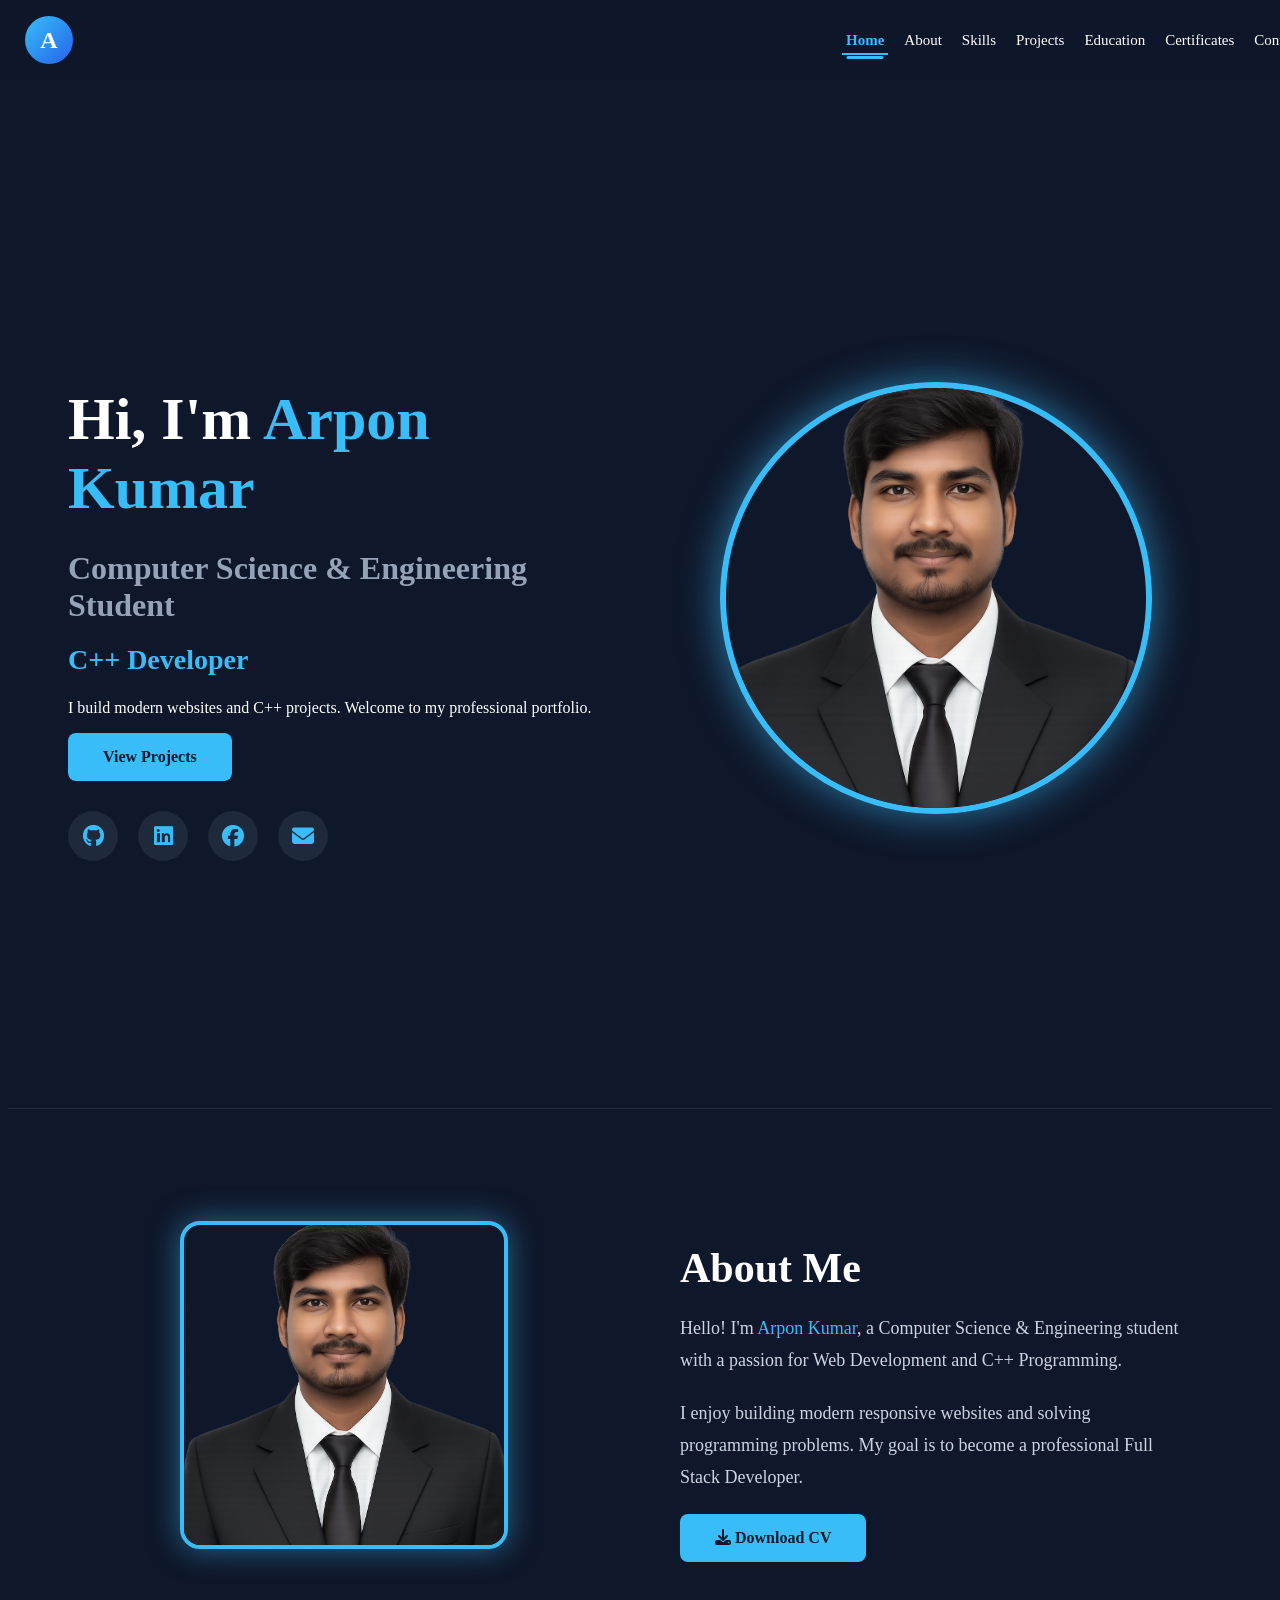
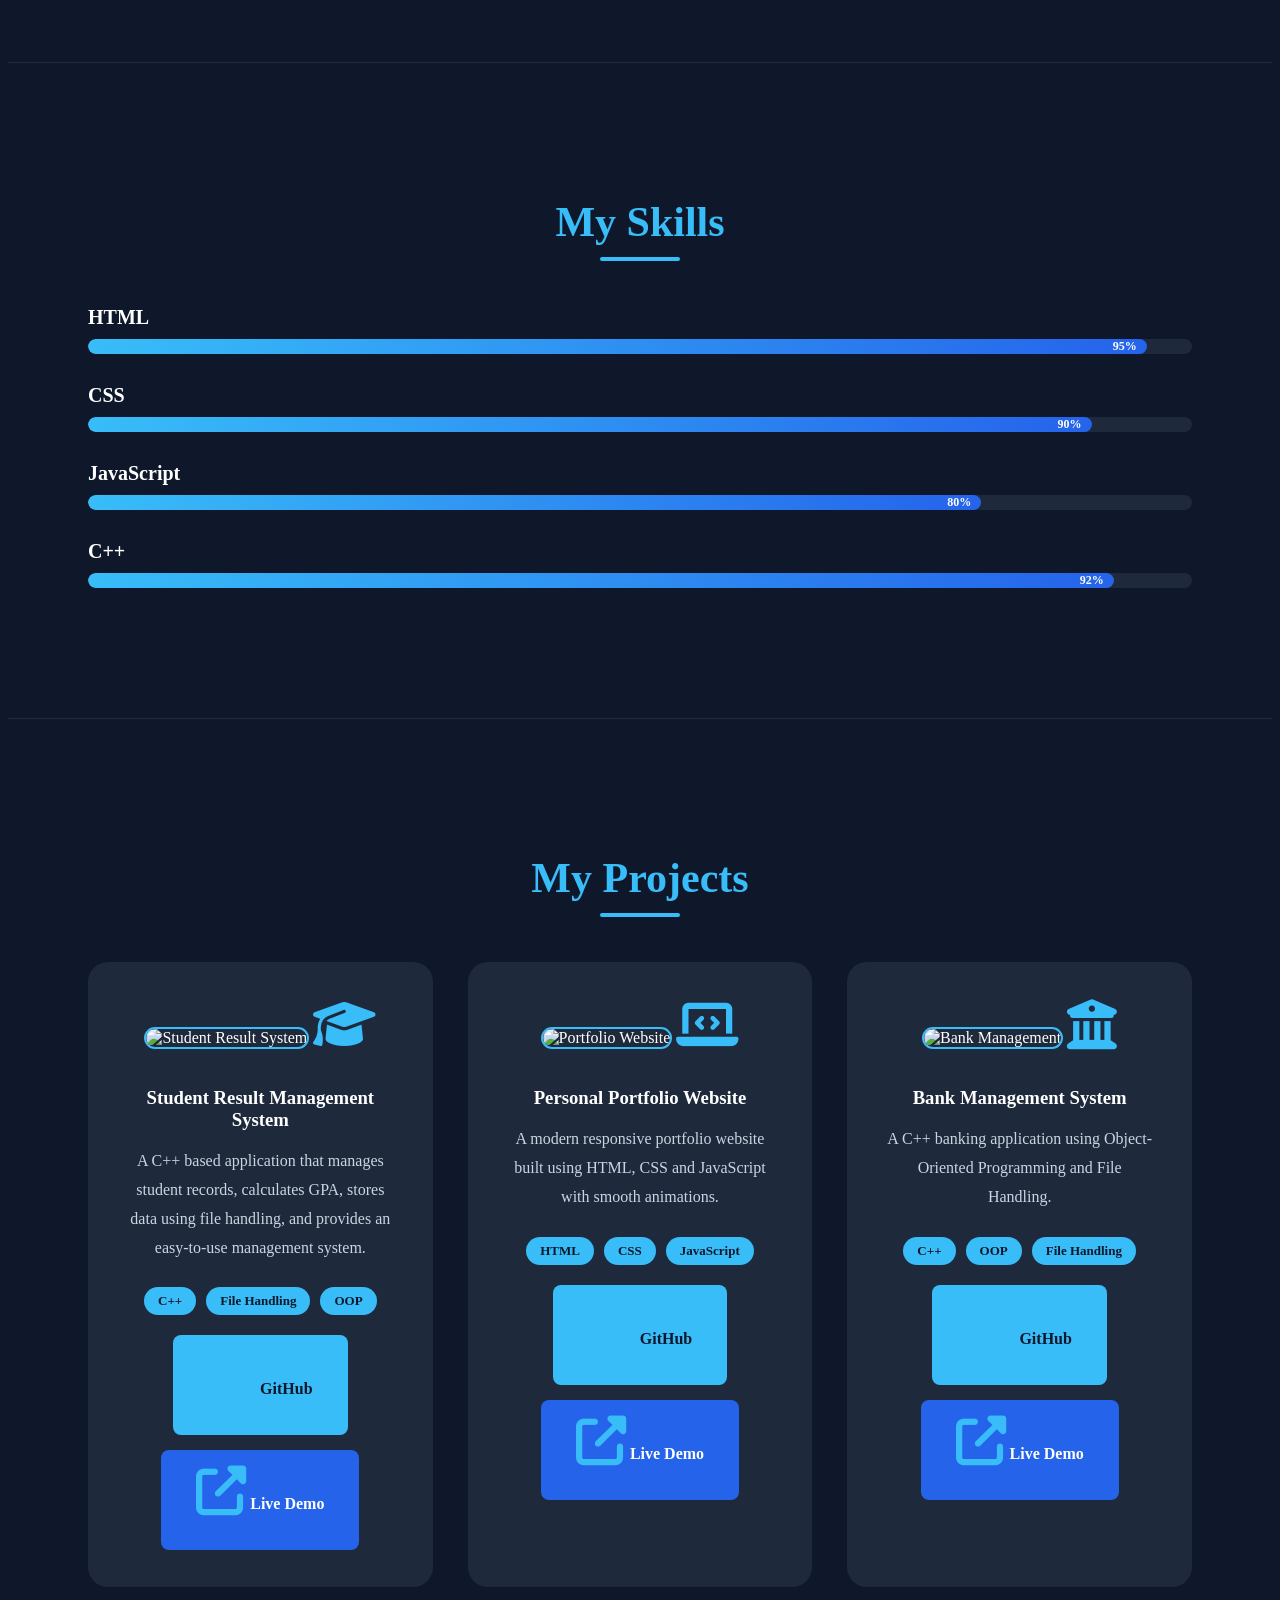
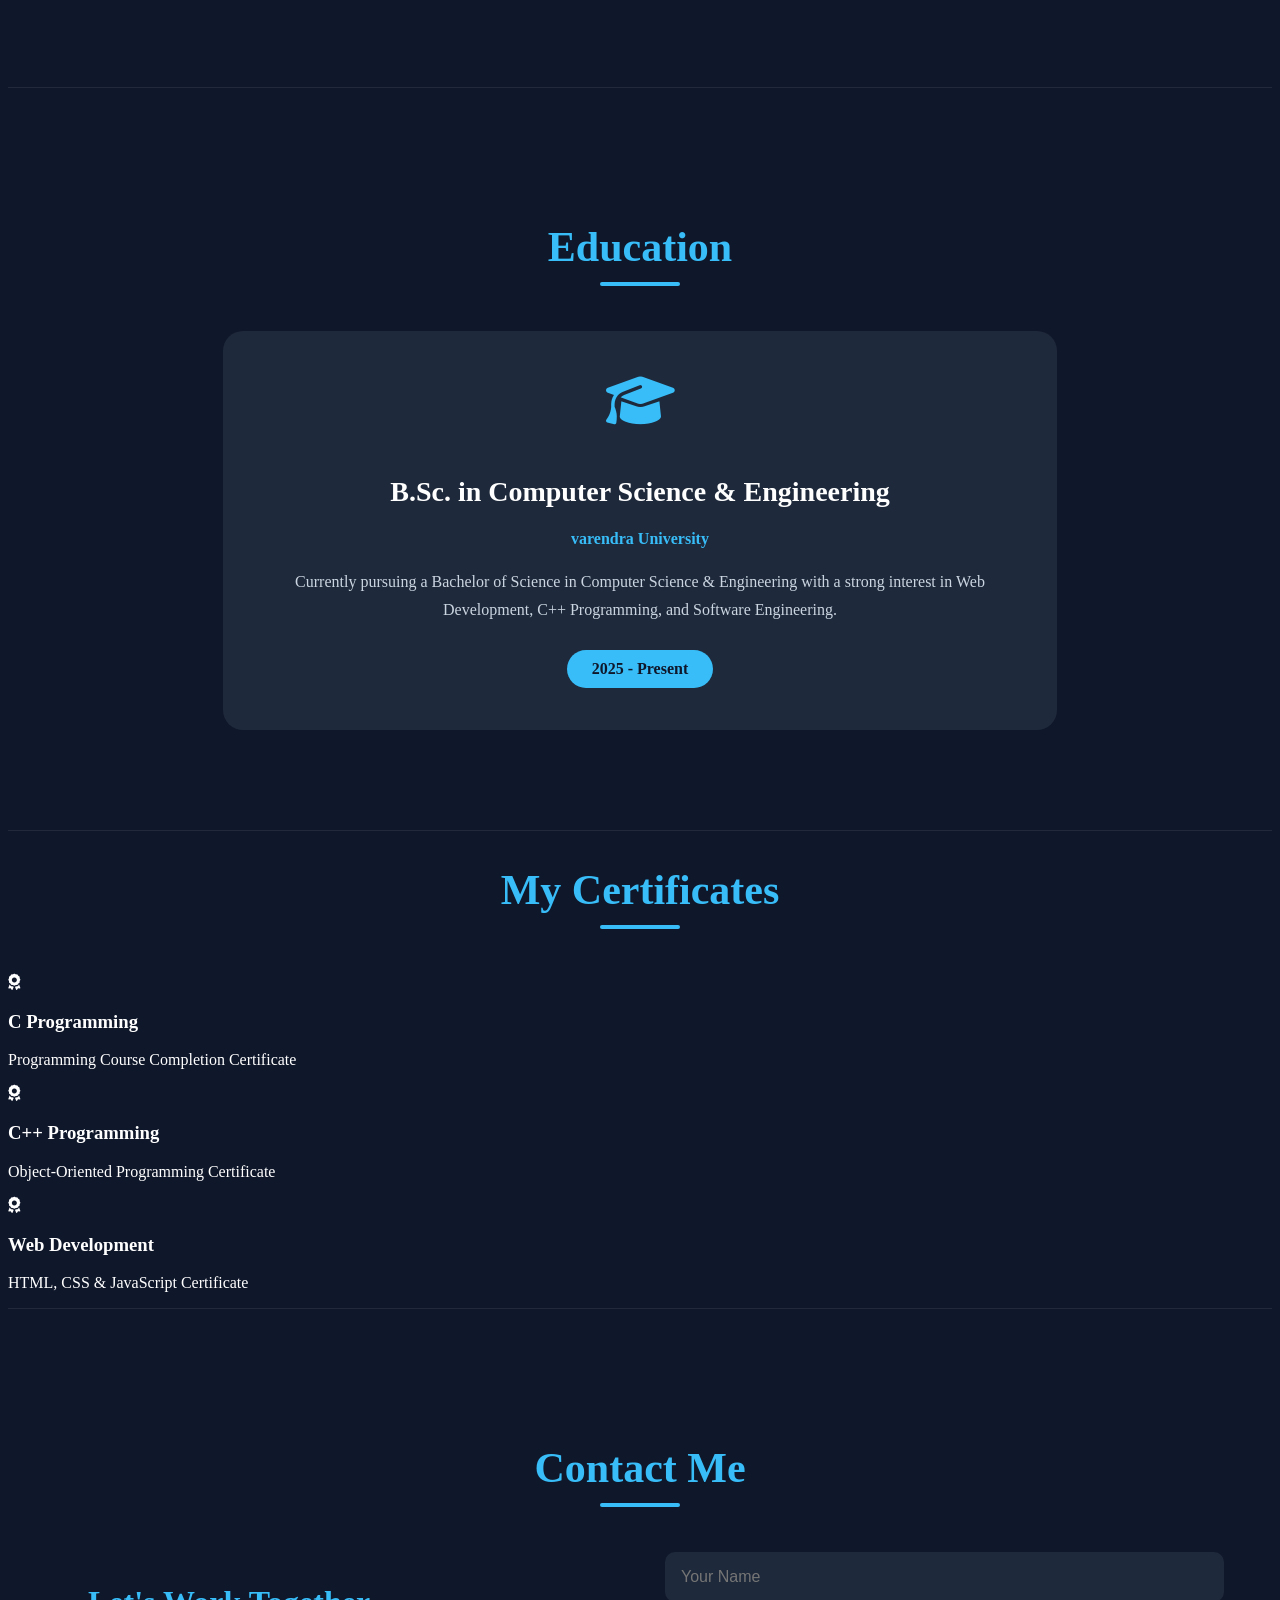
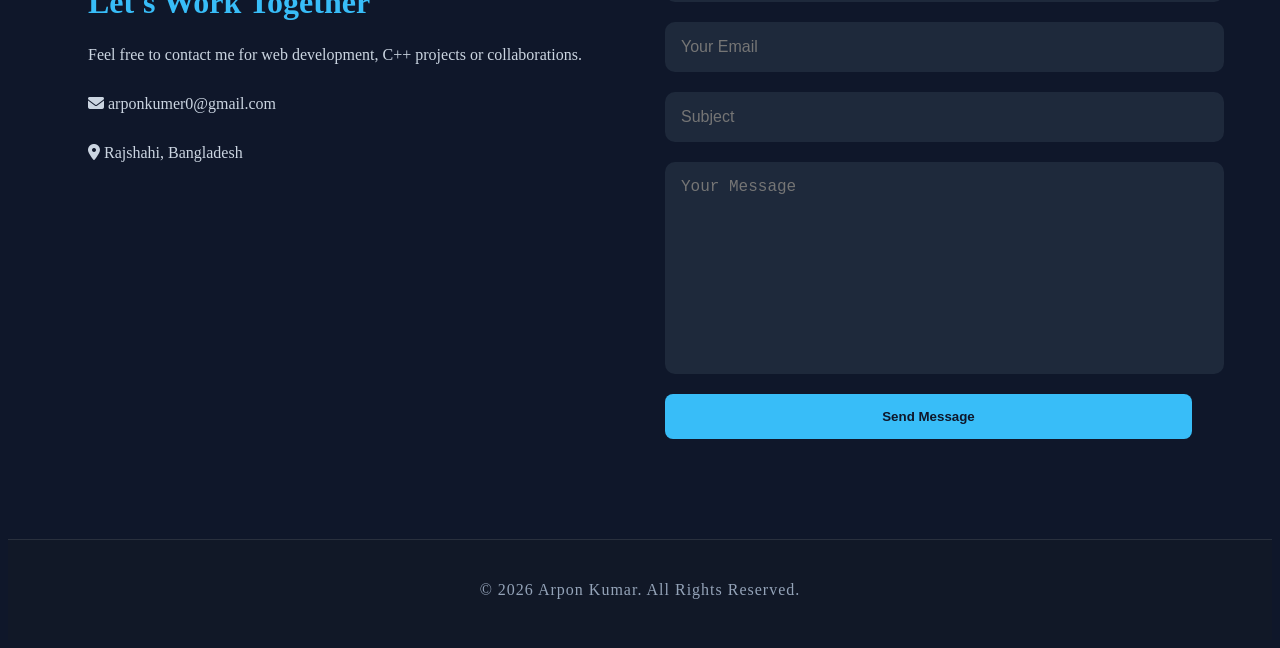
==== index.html @ 969e994c "Initial portfolio website" ====
<!DOCTYPE html>
<html lang="en">

<head>
    <meta charset="UTF-8">
    <meta name="viewport" content="width=device-width, initial-scale=1.0">
    <title>Arpon Kumar | Portfolio</title>
   

    <!-- Google Font -->
    <link rel="preconnect" href="https://fonts.googleapis.com">
    <link rel="preconnect" href="https://fonts.gstatic.com" crossorigin>
    <link href="https://fonts.googleapis.com/css2?family=Poppins:wght@300;400;500;600;700;800&display=swap" rel="stylesheet">

    <!-- Font Awesome -->
    <link rel="stylesheet" href="https://cdnjs.cloudflare.com/ajax/libs/font-awesome/6.7.2/css/all.min.css">
 <link rel="icon" type="image/png" href="assets/favicon.png">
    <!-- CSS -->
    <link rel="stylesheet" href="style.css">
</head>

<body>
<!-- ===== Scroll Progress Bar ===== -->

<div id="progress-bar"></div>   

    <!-- ===== Navbar ===== -->

  <nav>

    <div class="logo">
        <span>A</span>
    </div>

    <ul class="nav-links">

    <li><a href="#home">Home</a></li>

    <li><a href="#about">About</a></li>

    <li><a href="#skills">Skills</a></li>

    <li><a href="#projects">Projects</a></li>

    <li><a href="#education">Education</a></li>

    <li><a href="#certificates">Certificates</a></li>

    <li><a href="#contact">Contact</a></li>

</ul>

    <div class="menu-btn">
        <i class="fas fa-bars"></i>
    </div>

</nav>

    <!-- ===== Hero Section ===== -->

    <section class="hero hidden" id="home">
        <div class="hero-text">

            <h1>Hi, I'm <span>Arpon Kumar</span></h1>

            <h2>Computer Science & Engineering Student</h2>

            <h3 class="typing">
                <span id="typing-text"></span>
            </h3>

            <p>
                I build modern websites and C++ projects.
                Welcome to my professional portfolio.
            </p>

            <a href="#projects" class="btn">View Projects</a>

            <div class="social-icons">

                <a href="https://github.com/ARPON2004-dot" target="_blank">
                    <i class="fab fa-github"></i>
                </a>

                <a href="#" target="_blank">
                    <i class="fab fa-linkedin"></i>
                </a>

                <a href="https://facebook.com/" target="_blank">
                    <i class="fab fa-facebook"></i>
                </a>

                <a href="mailto:arponkumer0@gmail.com">
                    <i class="fas fa-envelope"></i>
                </a>

            </div>

        </div>

        <div class="hero-image">
            <img src="assets/profile.png" alt="Arpon Kumar">
        </div>

    </section>

    <!-- ===== About Section ===== -->

   <section class="about hidden" id="about">

        <div class="about-image">
            <img src="assets/profile.png" alt="Arpon Kumar">
        </div>

        <div class="about-text">

            <h2>About Me</h2>

            <p>
                Hello! I'm <span>Arpon Kumar</span>, a Computer Science &
                Engineering student with a passion for Web Development and
                C++ Programming.
            </p>

            <p>
                I enjoy building modern responsive websites and solving
                programming problems. My goal is to become a professional
                Full Stack Developer.
            </p>

            <a href="cv/Arpon_Kumar_CV.pdf"
   class="btn"
   download>
   <i class="fas fa-download"></i> Download CV
</a>

        </div>

    </section>

    <!-- ===== Skills Section ===== -->

   <section class="skills hidden" id="skills">

        <h2 class="section-title">My Skills</h2>

        <div class="skills-container">

            <div class="skill">
                <span>HTML</span>
                <div class="progress">
                    <div class="progress-bar html">95%</div>
                </div>
            </div>

            <div class="skill">
                <span>CSS</span>
                <div class="progress">
                    <div class="progress-bar css">90%</div>
                </div>
            </div>

            <div class="skill">
                <span>JavaScript</span>
                <div class="progress">
                    <div class="progress-bar js">80%</div>
                </div>
            </div>

            <div class="skill">
                <span>C++</span>
                <div class="progress">
                    <div class="progress-bar cpp">92%</div>
                </div>
            </div>

        </div>

    </section>
  
<!-- ===== Projects Section ===== -->

<section class="projects hidden" id="projects">

    <h2 class="section-title">My Projects</h2>

    <div class="project-container">

        <!-- Project 1 -->

        <div class="project-card">
            <img src="assets/projects/student-result.png"
     alt="Student Result System"
     class="project-img">

            <i class="fa-solid fa-graduation-cap"></i>

            <h3>Student Result Management System</h3>

            <p>
                A C++ based application that manages student records,
                calculates GPA, stores data using file handling,
                and provides an easy-to-use management system.
            </p>

            <div class="project-tags">
                <span>C++</span>
                <span>File Handling</span>
                <span>OOP</span>
            </div>

            <div class="project-buttons">

                <a href="https://github.com/ARPON2004-dot/Student-Result-Management-System"
                   target="_blank"
                   class="btn">
                    <i class="fab fa-github"></i> GitHub
                </a>

                <a href="#" class="btn demo-btn">
                    <i class="fas fa-up-right-from-square"></i> Live Demo
                </a>

            </div>

        </div>

        <!-- Project 2 -->

        <div class="project-card">
            <img src="assets/projects/portfolio.png"
     alt="Portfolio Website"
     class="project-img">

            <i class="fa-solid fa-laptop-code"></i>

            <h3>Personal Portfolio Website</h3>

            <p>
                A modern responsive portfolio website built using
                HTML, CSS and JavaScript with smooth animations.
            </p>

            <div class="project-tags">
                <span>HTML</span>
                <span>CSS</span>
                <span>JavaScript</span>
            </div>

            <div class="project-buttons">

                <a href="#" class="btn">
                    <i class="fab fa-github"></i> GitHub
                </a>

                <a href="#" class="btn demo-btn">
                    <i class="fas fa-up-right-from-square"></i> Live Demo
                </a>

            </div>

        </div>

        <!-- Project 3 -->

        <div class="project-card">
            <img src="assets/projects/bank.png"
     alt="Bank Management"
     class="project-img">

            <i class="fa-solid fa-building-columns"></i>

            <h3>Bank Management System</h3>

            <p>
                A C++ banking application using Object-Oriented Programming
                and File Handling.
            </p>

            <div class="project-tags">
                <span>C++</span>
                <span>OOP</span>
                <span>File Handling</span>
            </div>

            <div class="project-buttons">

                <a href="#" class="btn">
                    <i class="fab fa-github"></i> GitHub
                </a>

                <a href="#" class="btn demo-btn">
                    <i class="fas fa-up-right-from-square"></i> Live Demo
                </a>

            </div>

        </div>

    </div>

</section>
<!-- ===== Education Section ===== -->

<section class="education hidden" id="education">

    <h2 class="section-title">Education</h2>

    <div class="education-container">

        <div class="education-card">

            <i class="fas fa-graduation-cap"></i>

            <h3>B.Sc. in Computer Science & Engineering</h3>

            <h4>varendra University</h4>

            <p>
                Currently pursuing a Bachelor of Science in
                Computer Science & Engineering with a strong
                interest in Web Development, C++ Programming,
                and Software Engineering.
            </p>

            <span class="edu-year">
                2025 - Present
            </span>

        </div>

    </div>

</section>
<!-- ===== Certificates Section ===== -->

<section class="certificates hidden" id="certificates">

    <h2 class="section-title">My Certificates</h2>

    <div class="certificate-container">

        <div class="certificate-card">
            <i class="fa-solid fa-award"></i>
            <h3>C Programming</h3>
            <p>Programming Course Completion Certificate</p>
        </div>

        <div class="certificate-card">
            <i class="fa-solid fa-award"></i>
            <h3>C++ Programming</h3>
            <p>Object-Oriented Programming Certificate</p>
        </div>

        <div class="certificate-card">
            <i class="fa-solid fa-award"></i>
            <h3>Web Development</h3>
            <p>HTML, CSS & JavaScript Certificate</p>
        </div>

    </div>

</section>
<!-- ===== Contact ===== -->

<section class="contact hidden" id="contact">

    <h2 class="section-title">Contact Me</h2>

    <div class="contact-container">

        <div class="contact-info">

            <h3>Let's Work Together</h3>

            <p>
                Feel free to contact me for web development,
                C++ projects or collaborations.
            </p>

            <p><i class="fas fa-envelope"></i> arponkumer0@gmail.com</p>

            <p><i class="fas fa-map-marker-alt"></i> Rajshahi, Bangladesh</p>

        </div>

        <form class="contact-form" id="contact-form">

            <input
                type="text"
                name="name"
                placeholder="Your Name"
                required
            >

            <input
                type="email"
                name="email"
                placeholder="Your Email"
                required
            >

            <input
                type="text"
                name="subject"
                placeholder="Subject"
                required
            >

            <textarea
                name="message"
                placeholder="Your Message"
                required
            ></textarea>

            <button type="submit" class="btn">
                Send Message
            </button>

        </form>

    </div>

</section>

 <!-- ===== Footer ===== -->

<footer class="footer">

    <p>© 2026 Arpon Kumar. All Rights Reserved.</p>

</footer>
<!-- ===== Back To Top Button ===== -->

<button id="topBtn">
    <i class="fas fa-arrow-up"></i>
</button>
    <!-- JavaScript -->

    <script src="https://cdn.jsdelivr.net/npm/@emailjs/browser@4/dist/email.min.js"></script>

<script>
emailjs.init({
    publicKey: "TNLOg7_PDjZr38ZZZ",
});
</script>

<script src="script.js"></script>
</body>
</html>
---- style.css ----
**{
    margin:0;
    padding:0;
    box-sizing:border-box;
    font-family:"Poppins",sans-serif;
}

html{
    scroll-behavior:smooth;
}

body{
    background:#0f172a;
    color:white;
}

/*================ NAVBAR ================*/

nav{
    position:fixed;
    top:0;
    left:0;
    width:100%;
    height:80px;

    display:flex;
    justify-content:space-between;
    align-items:center;

    padding:0 25px;

    background:rgba(15,23,42,.95);
    backdrop-filter:blur(12px);

    z-index:1000;
}

.logo{
    width:48px;
    height:48px;

    flex-shrink:0;

    border-radius:50%;

    background:linear-gradient(135deg,#38bdf8,#2563eb);

    display:flex;
    justify-content:center;
    align-items:center;

    color:#fff;
    font-size:24px;
    font-weight:700;

    transition:.35s;
}

.logo:hover{
    transform:scale(1.08) rotate(10deg);
    box-shadow:0 0 20px #38bdf8;
}

.nav-links{
    display:flex;
    align-items:center;
    justify-content:flex-end;

    flex:1;

    list-style:none;

    gap:12px;

    margin-left:35px;
}

.nav-links li{
    list-style:none;
}

.nav-links a::after{
    content:"";
    position:absolute;
    left:50%;
    bottom:-6px;

    width:0;
    height:3px;

    background:#38bdf8;
    border-radius:30px;

    transform:translateX(-50%);
    transition:.35s ease;
}

.nav-links a:hover{
    color:#38bdf8;
}
.nav-links a{
    position:relative;
    color:#fff;
    text-decoration:none;
    font-size:15px;
    font-weight:500;
    padding:8px 4px;
    white-space:nowrap;
    transition:.35s;
}
.nav-links a:hover::after,
.nav-links a.active::after{
    width:80%;
}

.nav-links a.active{
    color:#38bdf8;
}

.menu-btn{
    display:none;

    font-size:28px;

    color:#fff;

    cursor:pointer;
}

/*================ Responsive =================*/

@media(max-width:992px){

    nav{
        padding:0 20px;
    }

    .menu-btn{
        display:block;
    }

    .nav-links{

        position:absolute;

        top:80px;
        left:-100%;

        width:100%;

        background:#111827;

        flex-direction:column;

        gap:25px;

        padding:35px 0;

        transition:.4s;

    }

    .nav-links.active{
        left:0;
    }

}

.hero{
    min-height:100vh;
    display:flex;
    align-items:center;
   padding:140px 60px 60px;
}

.hero-text{
    max-width:700px;
}

.hero-text h1{
    font-size:60px;
    margin-bottom:20px;
}

.hero-text span{
    color:#38bdf8;
}

.hero-text h2{
    font-size:32px;
    color:#94a3b8;
    margin-bottom:20px;
}

.hero-text{
    flex:1;
}
.btn{
    display:inline-block;
    background:#38bdf8;
    color:#0f172a;
    padding:15px 35px;
    text-decoration:none;
    font-weight:bold;
    border-radius:8px;
    transition:.3s;
}

.btn:hover{
    background:white;
    transform:translateY(-5px);
}

.logo span{
    color:white !important;
}
.hero{
    display:flex;
    justify-content:space-between;
    align-items:center;
    gap:40px;
}

.hero-image{
    flex:1;
    display:flex;
    justify-content:center;
    align-items:center;
}

.hero-image img{
    width:420px;
    height:420px;
    border-radius:50%;
    object-fit:cover;
    object-position:center;
    border:6px solid #38bdf8;
    box-shadow:0 0 40px rgba(56,189,248,.6);
}

.hero-image img:hover{
    transform:scale(1.05);
}
.hero-image img{
    animation: float 4s ease-in-out infinite;
}

@keyframes float{
    0%{
        transform:translateY(0);
    }
    50%{
        transform:translateY(-18px);
    }
    100%{
        transform:translateY(0);
    }
}
.hero-image img:hover{
    transform:scale(1.05);
    box-shadow:0 0 70px rgba(56,189,248,.9);
}
.typing{
    color:#38bdf8;
    font-size:28px;
    margin:20px 0;
    height:35px;
    font-weight:600;
}
.social-icons{
    display:flex;
    gap:20px;
    margin-top:30px;
}

.social-icons a{
    width:50px;
    height:50px;
    display:flex;
    justify-content:center;
    align-items:center;
    border-radius:50%;
    background:#1e293b;
    color:#38bdf8;
    font-size:22px;
    text-decoration:none;
    transition:.3s;
}

.social-icons a:hover{
    background:#38bdf8;
    color:white;
    transform:translateY(-6px);
    box-shadow:0 0 20px rgba(56,189,248,.6);
}

/* ===== About Section ===== */

.about{
    display:flex;
    justify-content:space-between;
    align-items:center;
    gap:80px;
    padding:100px 80px;
}

.about-image{
    flex:1;
    display:flex;
    justify-content:center;
}

.about-image img{
    width:320px;
    height:320px;
    border-radius:20px;
    object-fit:cover;
    border:4px solid #38bdf8;
    box-shadow:0 0 30px rgba(56,189,248,.5);
}

.about-text{
    flex:1;
}

.about-text h2{
    font-size:42px;
    margin-bottom:20px;
}

.about-text span{
    color:#38bdf8;
}

.about-text p{
    font-size:18px;
    color:#cbd5e1;
    line-height:1.8;
    margin-bottom:20px;
}
/* ===== Skills Section ===== */

.skills{
    padding:100px 80px;
}

.section-title{
    text-align:center;
    font-size:42px;
    color:#38bdf8;
    margin-bottom:60px;
    position:relative;
}

.section-title::after{
    content:"";
    width:80px;
    height:4px;
    background:#38bdf8;
    position:absolute;
    left:50%;
    bottom:-15px;
    transform:translateX(-50%);
    border-radius:20px;
}

.skill{
    margin-bottom:30px;
}

.skill span{
    display:block;
    margin-bottom:10px;
    font-size:20px;
    font-weight:600;
}

.progress{
    width:100%;
    height:15px;
    background:#1e293b;
    border-radius:30px;
    overflow:hidden;
}

.progress-bar{
    height:100%;
    border-radius:30px;
    background:linear-gradient(90deg,#38bdf8,#2563eb);
    display:flex;
    justify-content:flex-end;
    align-items:center;
    padding-right:10px;
    color:white;
    font-size:12px;
    font-weight:bold;
}

.html{
    width:95%;
}

.css{
    width:90%;
}

.js{
    width:80%;
}

.cpp{
    width:92%;
}
/* ===== Projects ===== */

.projects{
    padding:100px 80px;
}

.project-container{
    display:grid;
    grid-template-columns:repeat(auto-fit,minmax(320px,1fr));
    gap:35px;
}

.project-card{
    background:#1e293b;
    padding:35px;
    border-radius:20px;
    text-align:center;
    transition:.4s;
    border:2px solid transparent;
}

.project-card:hover{
    transform:translateY(-12px);
    border-color:#38bdf8;
    box-shadow:0 0 30px rgba(56,189,248,.45);
}

.project-card i{
    font-size:50px;
    color:#38bdf8;
    margin-bottom:20px;
}

.project-card h3{
    margin-bottom:15px;
}

.project-card p{
    color:#cbd5e1;
    line-height:1.8;
    margin-bottom:25px;
}
/* ===== Footer ===== */

.footer{
    padding:25px;
    text-align:center;
    background:#111827;
    color:#94a3b8;
    font-size:16px;
    border-top:1px solid rgba(255,255,255,.1);
}

.footer p{
    letter-spacing:1px;
}
.project-buttons{
    display:flex;
    justify-content:center;
    gap:15px;
    margin-top:20px;
    flex-wrap:wrap;
}

.demo-btn{
    background:#2563eb;
    color:white;
}

.demo-btn:hover{
    background:#1d4ed8;
}
/* ===== Scroll Animation ===== */

.hidden{
    opacity:0;
    transform:translateY(80px);
    transition:all .8s ease;
}

.show{
    opacity:1;
    transform:translateY(0);
}
/* ===== Active Navbar ===== */

.nav-links a.active{
    color:#38bdf8;
    font-weight:600;
    border-bottom:2px solid #38bdf8;
    padding-bottom:5px;
}
/* ===== Back To Top Button ===== */

#topBtn{
    position:fixed;
    bottom:30px;
    right:30px;

    width:50px;
    height:50px;

    border:none;
    border-radius:50%;

    background:#38bdf8;
    color:white;

    font-size:20px;

    cursor:pointer;

    display:none;

    transition:.3s;

    z-index:999;
}

#topBtn:hover{

    transform:translateY(-6px);

    box-shadow:0 0 20px rgba(56,189,248,.7);

}
/* ===== Scroll Progress Bar ===== */

#progress-bar{
    position:fixed;
    top:0;
    left:0;
    width:0%;
    height:4px;
    background:#38bdf8;
    z-index:9999;
    transition:width .1s linear;
}
/* ===== Project Tags ===== */

.project-tags{
    display:flex;
    justify-content:center;
    gap:10px;
    flex-wrap:wrap;
    margin:20px 0;
}

.project-tags span{
    background:#38bdf8;
    color:#0f172a;
    padding:6px 14px;
    border-radius:20px;
    font-size:13px;
    font-weight:600;
    transition:.3s;
}

.project-tags span:hover{
    background:#ffffff;
    transform:scale(1.08);
}
/* ===== Project Image ===== */

.project-img{
    width:100%;
    height:200px;
    object-fit:cover;
    border-radius:15px;
    margin-bottom:20px;
    border:2px solid #38bdf8;
    transition:.4s;
}

.project-card:hover .project-img{
    transform:scale(1.03);
}
/* ===== Contact Section ===== */

.contact{
    padding:100px 80px;
}

.contact-container{
    display:flex;
    justify-content:space-between;
    gap:50px;
    flex-wrap:wrap;
}

.contact-info{
    flex:1;
    min-width:300px;
}

.contact-info h3{
    font-size:32px;
    margin-bottom:20px;
    color:#38bdf8;
}

.contact-info p{
    margin-bottom:20px;
    color:#cbd5e1;
    line-height:1.8;
}

.contact-form{
    flex:1;
    min-width:320px;
    display:flex;
    flex-direction:column;
    gap:20px;
}

.contact-form input,
.contact-form textarea{
    width:100%;
    padding:16px;
    border:none;
    outline:none;
    border-radius:10px;
    background:#1e293b;
    color:white;
    font-size:16px;
    transition:.3s;
}

.contact-form textarea{
    min-height:180px;
    resize:none;
}

.contact-form input:focus,
.contact-form textarea:focus{
    border:2px solid #38bdf8;
    box-shadow:0 0 15px rgba(56,189,248,.4);
}

.contact-form button{
    border:none;
    cursor:pointer;
}
@media(max-width:768px){

    .contact{
        padding:80px 20px;
    }

    .contact-container{
        flex-direction:column;
    }

}
/* ===== Section Divider ===== */

section{
    border-bottom:1px solid rgba(255,255,255,.08);
}

section:last-of-type{
    border-bottom:none;
}/* ===== Education ===== */

.education{
    padding:100px 80px;
}

.education-container{
    display:flex;
    justify-content:center;
}

.education-card{

    max-width:750px;
    width:100%;

    background:#1e293b;

    padding:40px;

    border-radius:20px;

    text-align:center;

    border:2px solid transparent;

    transition:.4s;

}

.education-card:hover{

    transform:translateY(-10px);

    border-color:#38bdf8;

    box-shadow:0 0 30px rgba(56,189,248,.4);

}

.education-card i{

    font-size:55px;

    color:#38bdf8;

    margin-bottom:20px;

}

.education-card h3{

    margin-bottom:10px;

    font-size:28px;

}

.education-card h4{

    color:#38bdf8;

    margin-bottom:20px;

}

.education-card p{

    color:#cbd5e1;

    line-height:1.8;

    margin-bottom:25px;

}

.edu-year{

    display:inline-block;

    background:#38bdf8;

    color:#0f172a;

    padding:10px 25px;

    border-radius:30px;

    font-weight:bold;

}
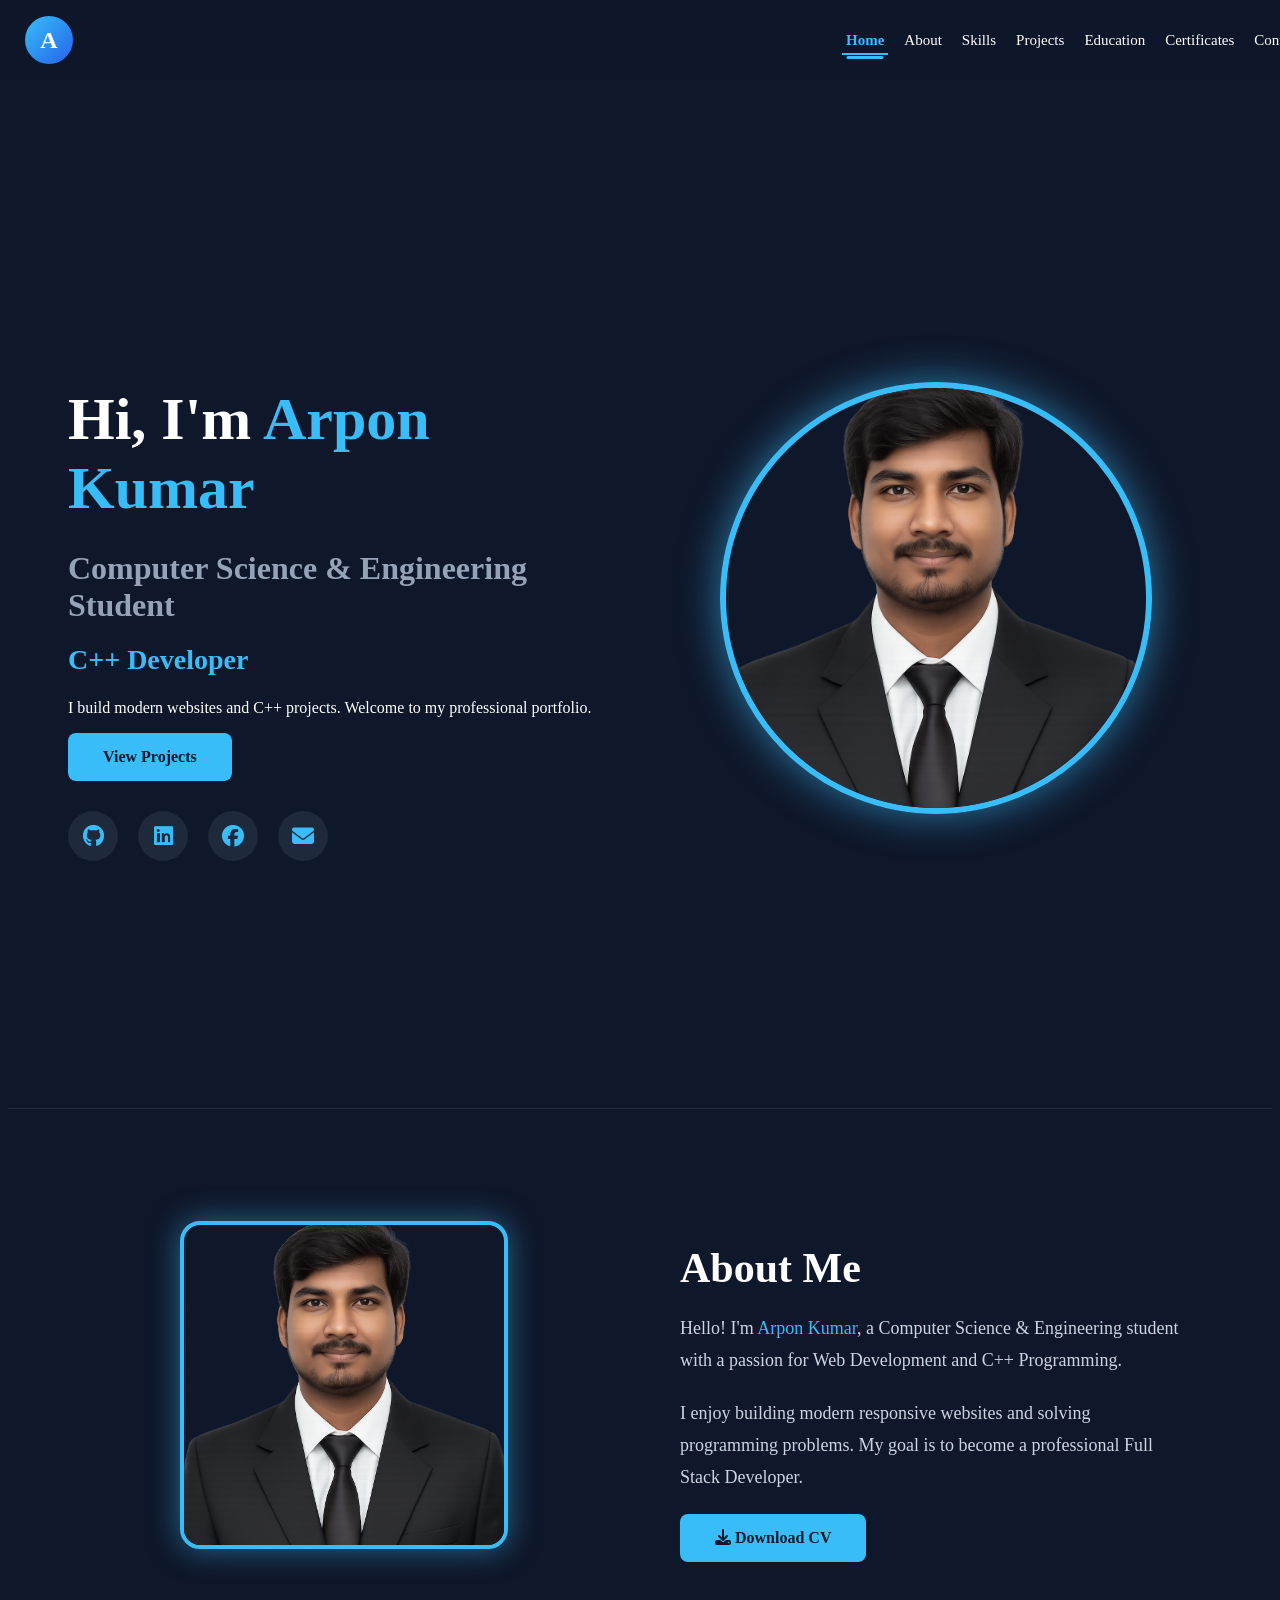
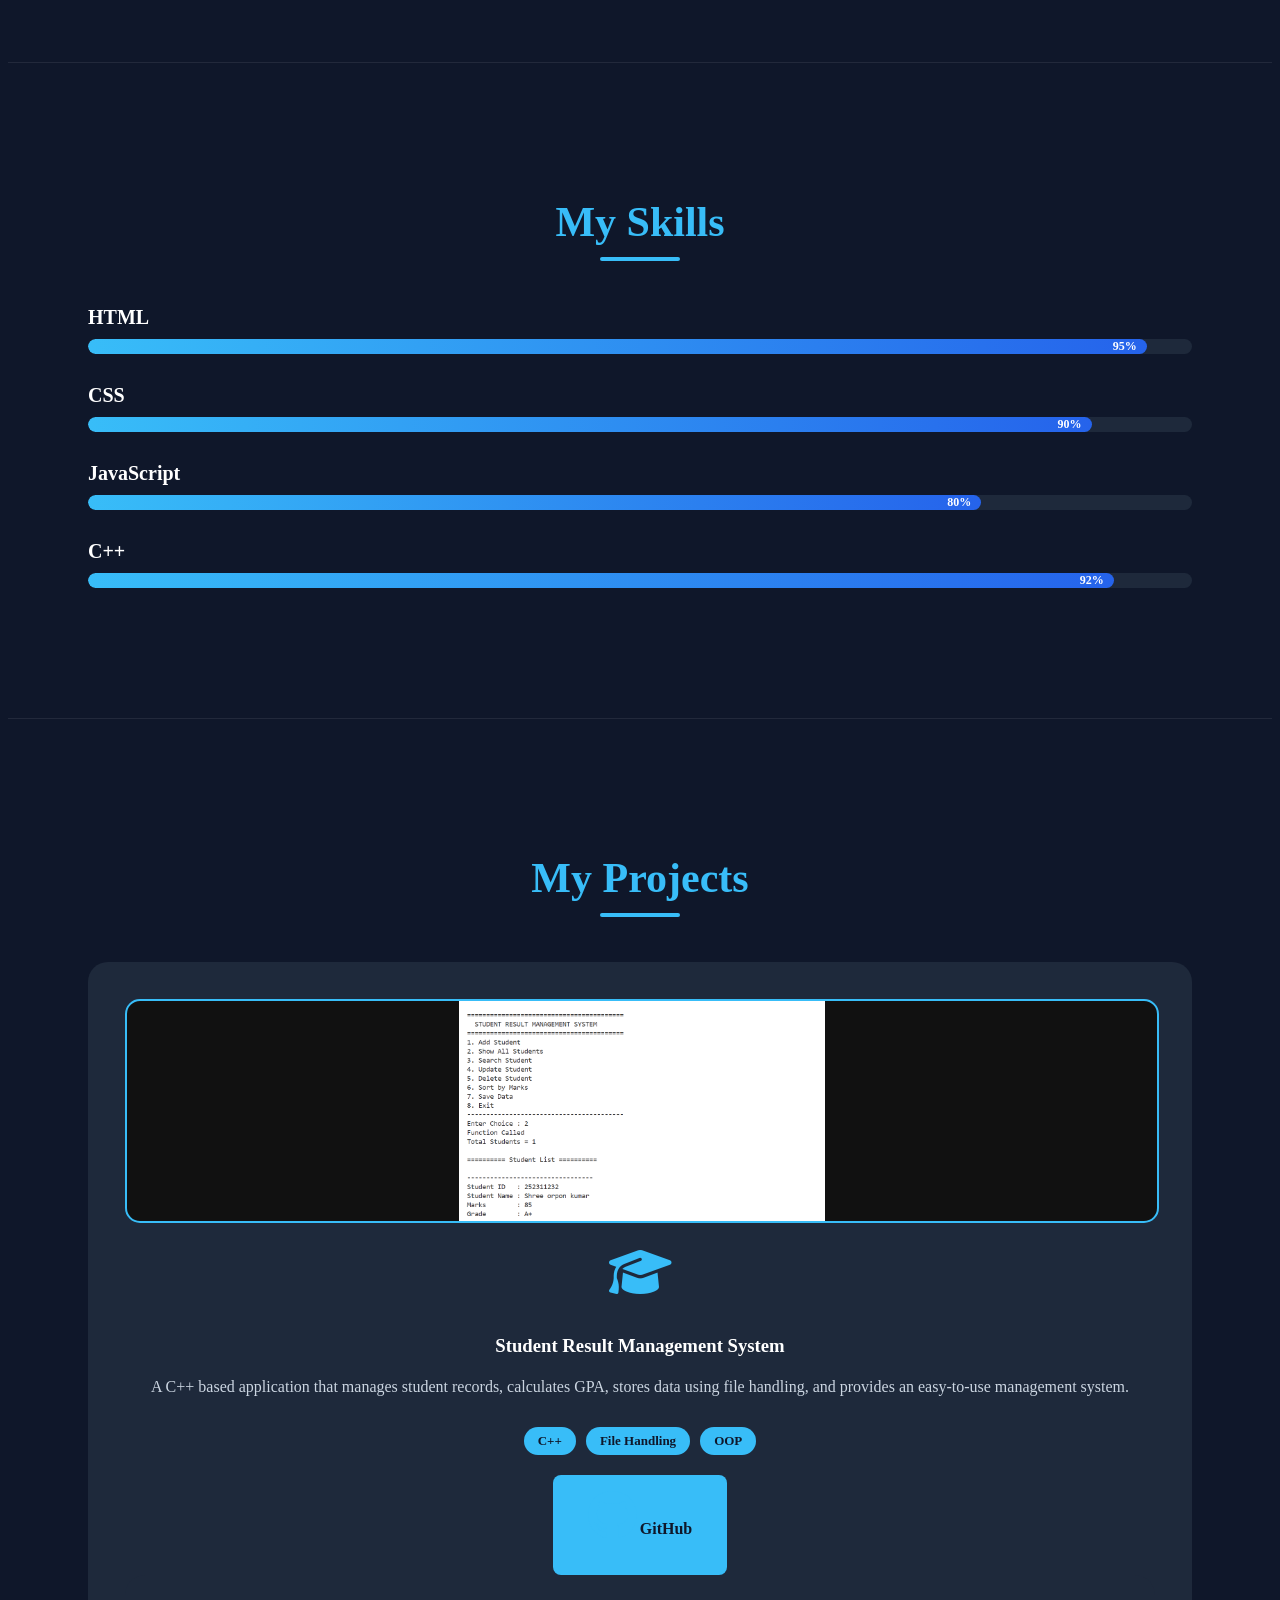
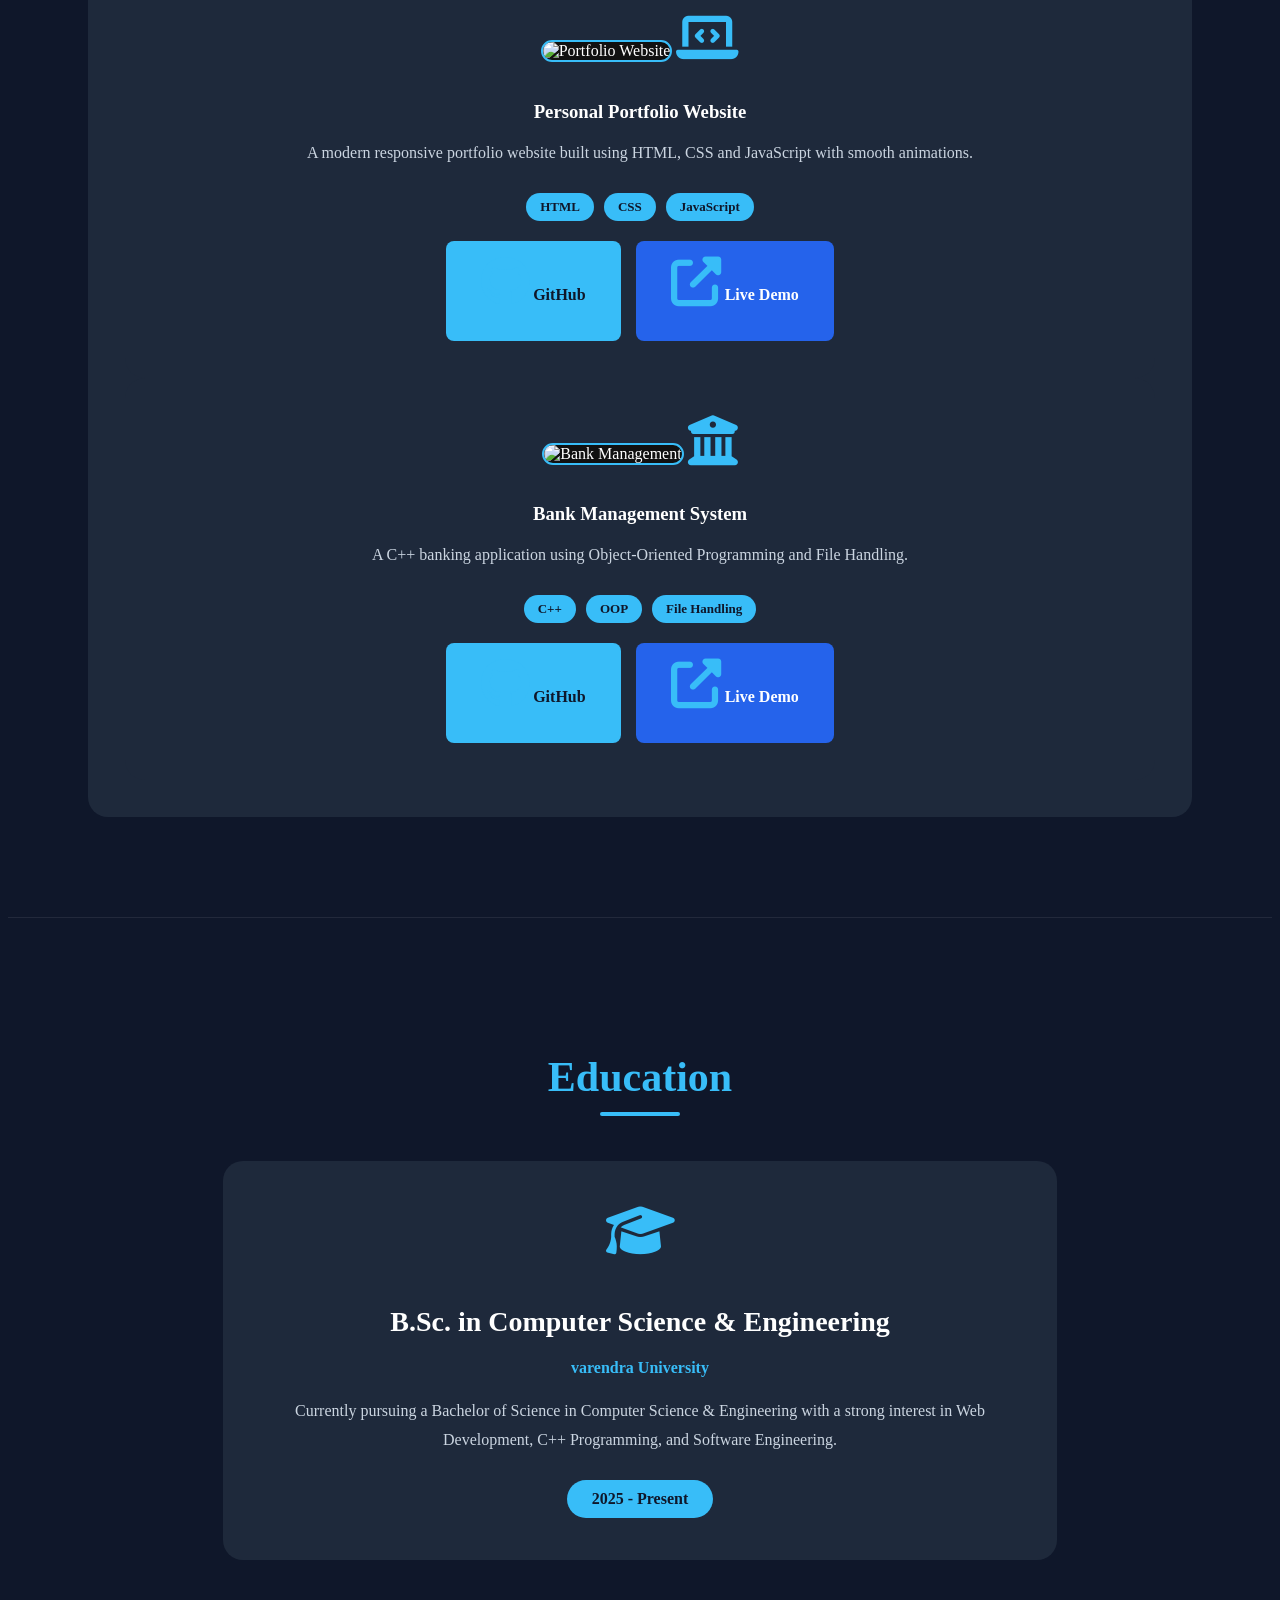
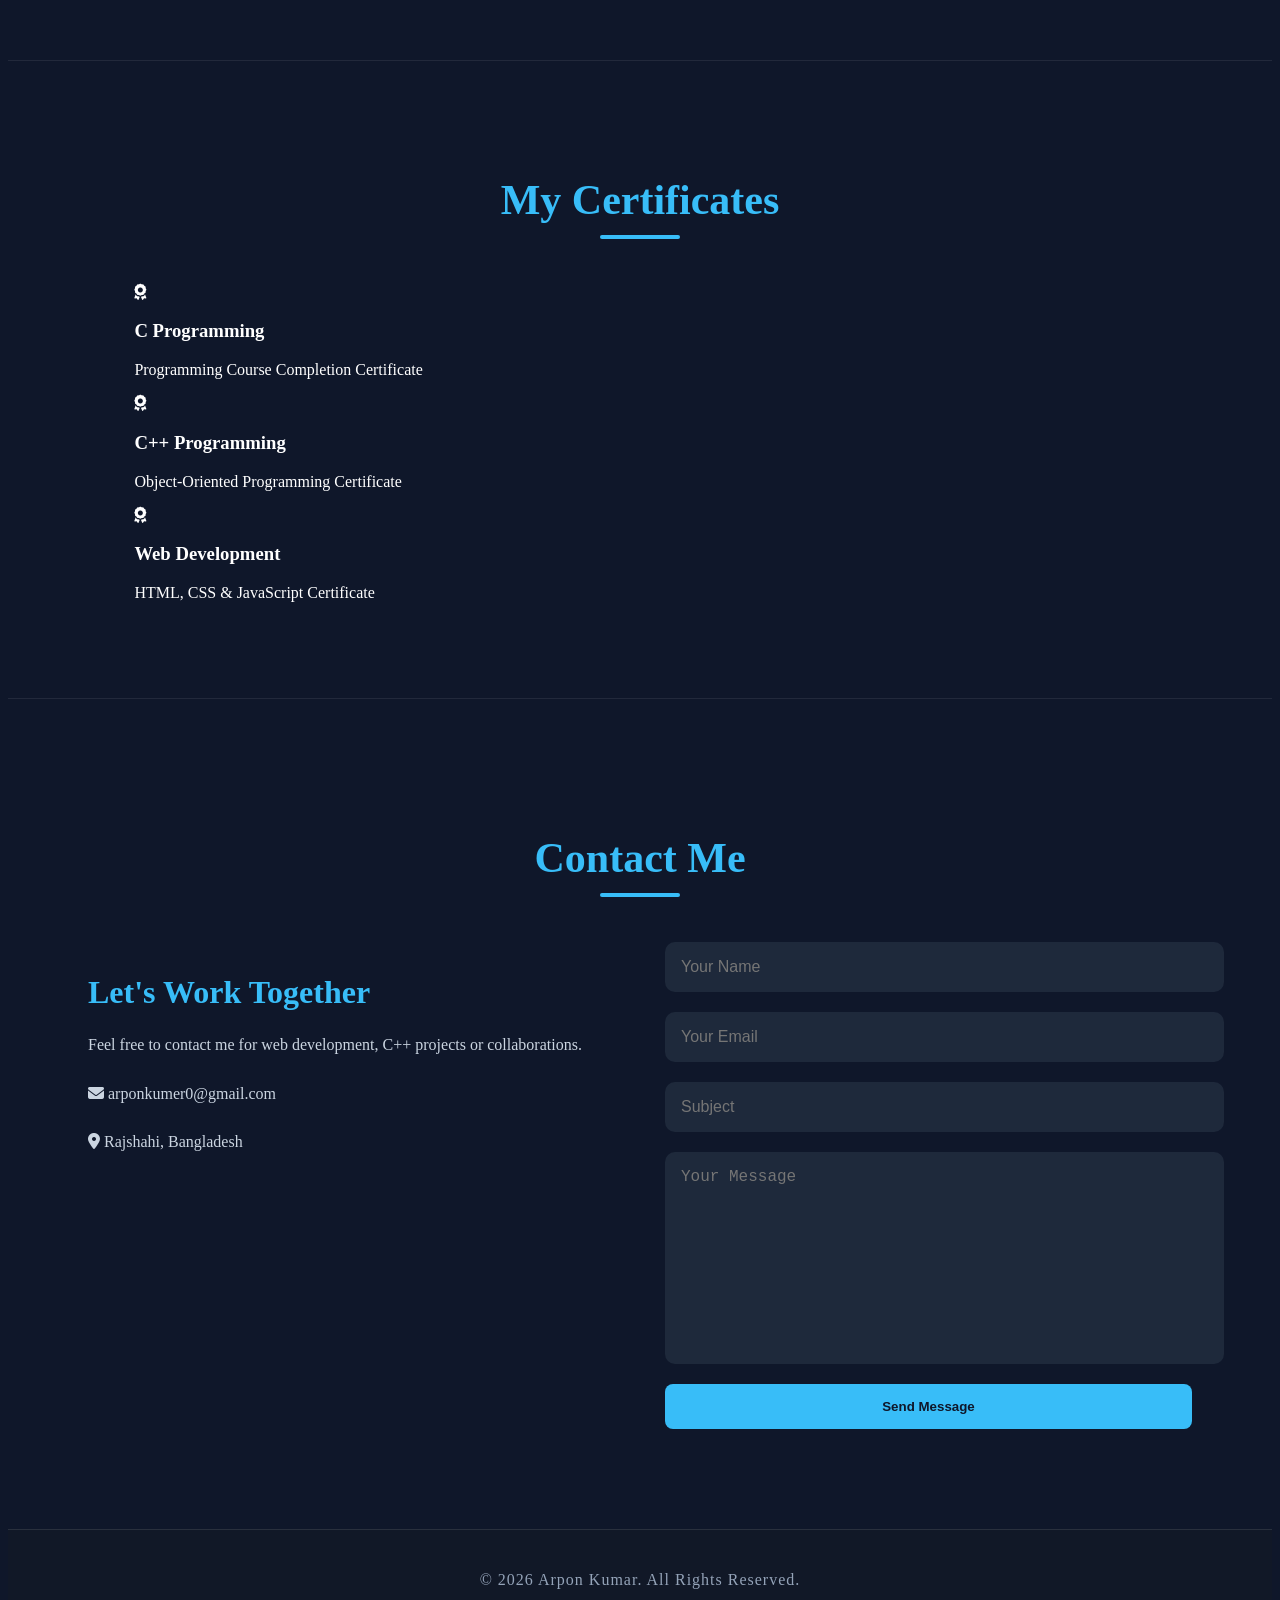
==== commit 4305a6f2: "Update portfolio website" ====
--- a/index.html
+++ b/index.html
@@ -194,7 +194,6 @@
      class="project-img">
 
             <i class="fa-solid fa-graduation-cap"></i>
-
             <h3>Student Result Management System</h3>
 
             <p>
@@ -216,14 +215,7 @@
                    class="btn">
                     <i class="fab fa-github"></i> GitHub
                 </a>
-
-                <a href="#" class="btn demo-btn">
-                    <i class="fas fa-up-right-from-square"></i> Live Demo
-                </a>
-
-            </div>
-
-        </div>
+            </div>
 
         <!-- Project 2 -->
 
--- a/style.css
+++ b/style.css
@@ -763,4 +763,16 @@
 
     font-weight:bold;
 
+}
+section{
+    padding:80px 10%;
+    scroll-margin-top:100px;
+}
+.project-img{
+    width: 100%;
+    height: 220px;
+    object-fit: contain;
+    background: #111;
+    border-radius: 15px;
+    margin-bottom: 20px;
 }
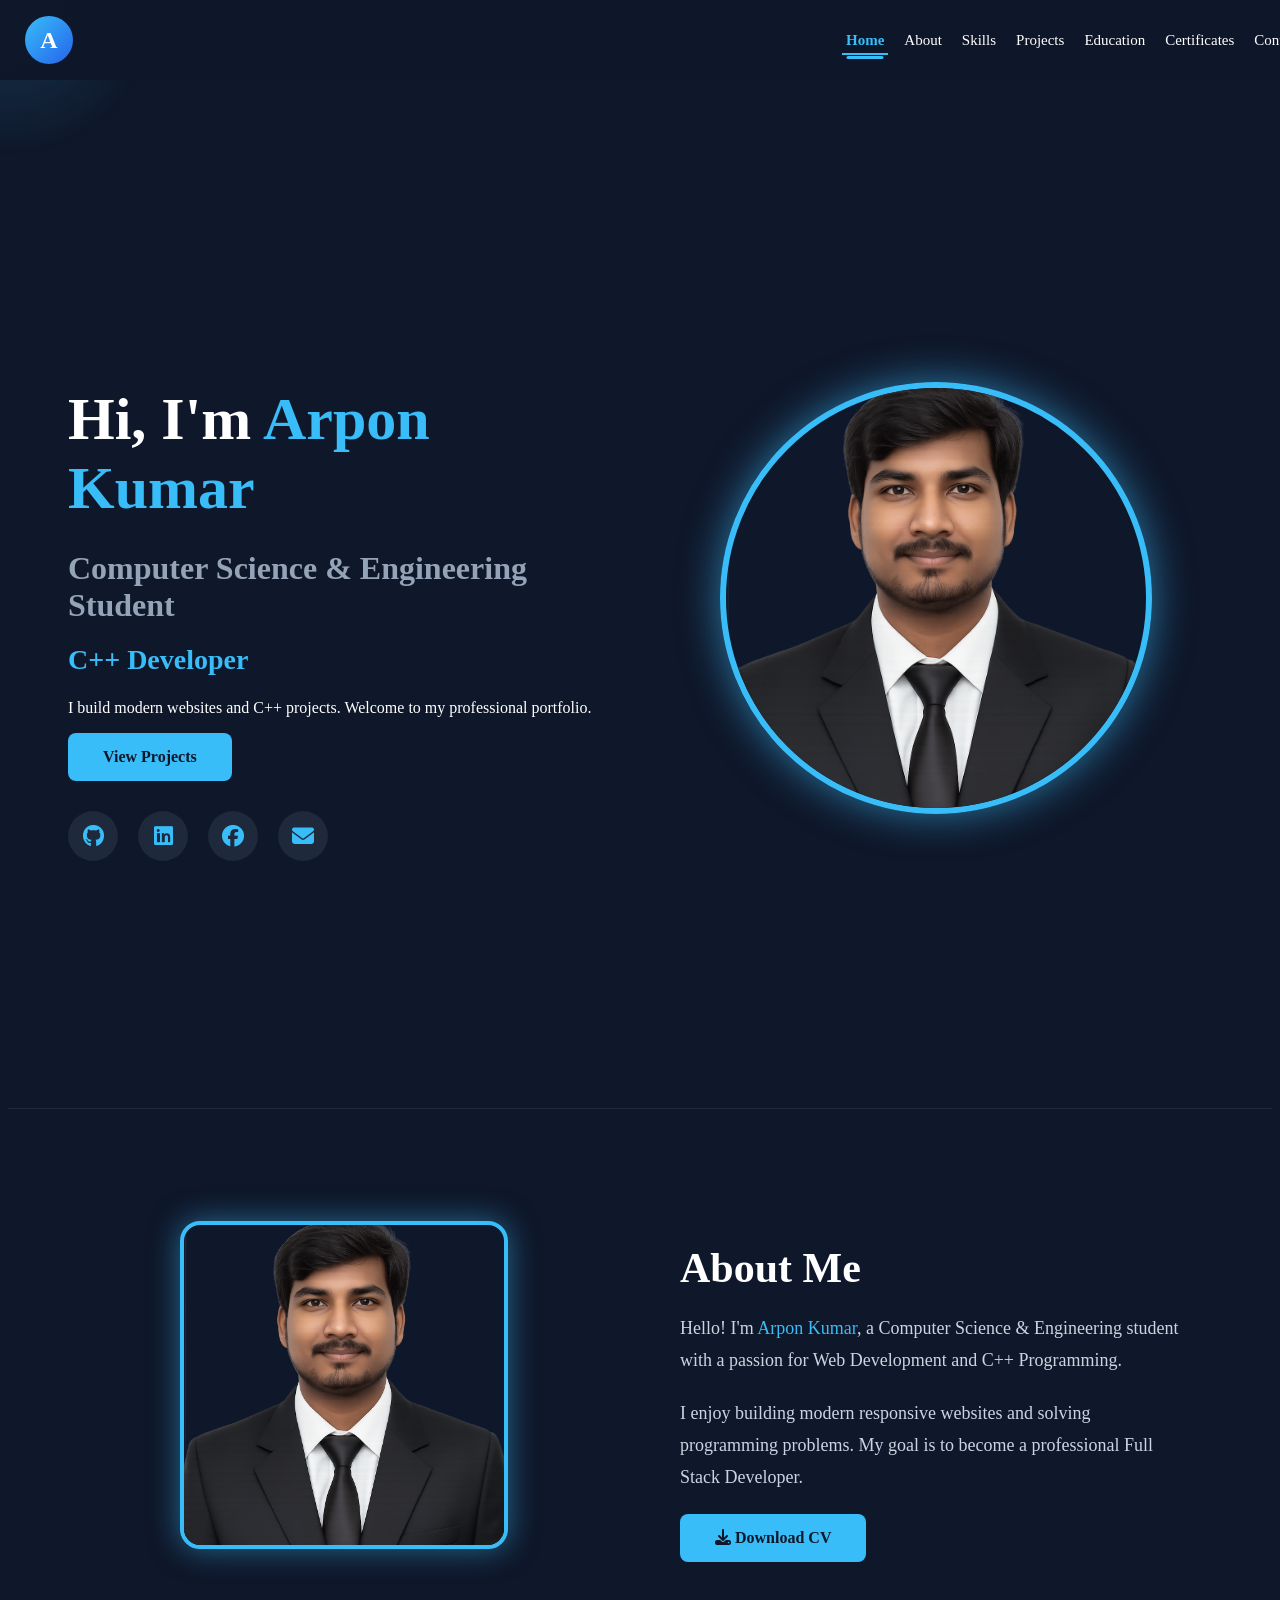
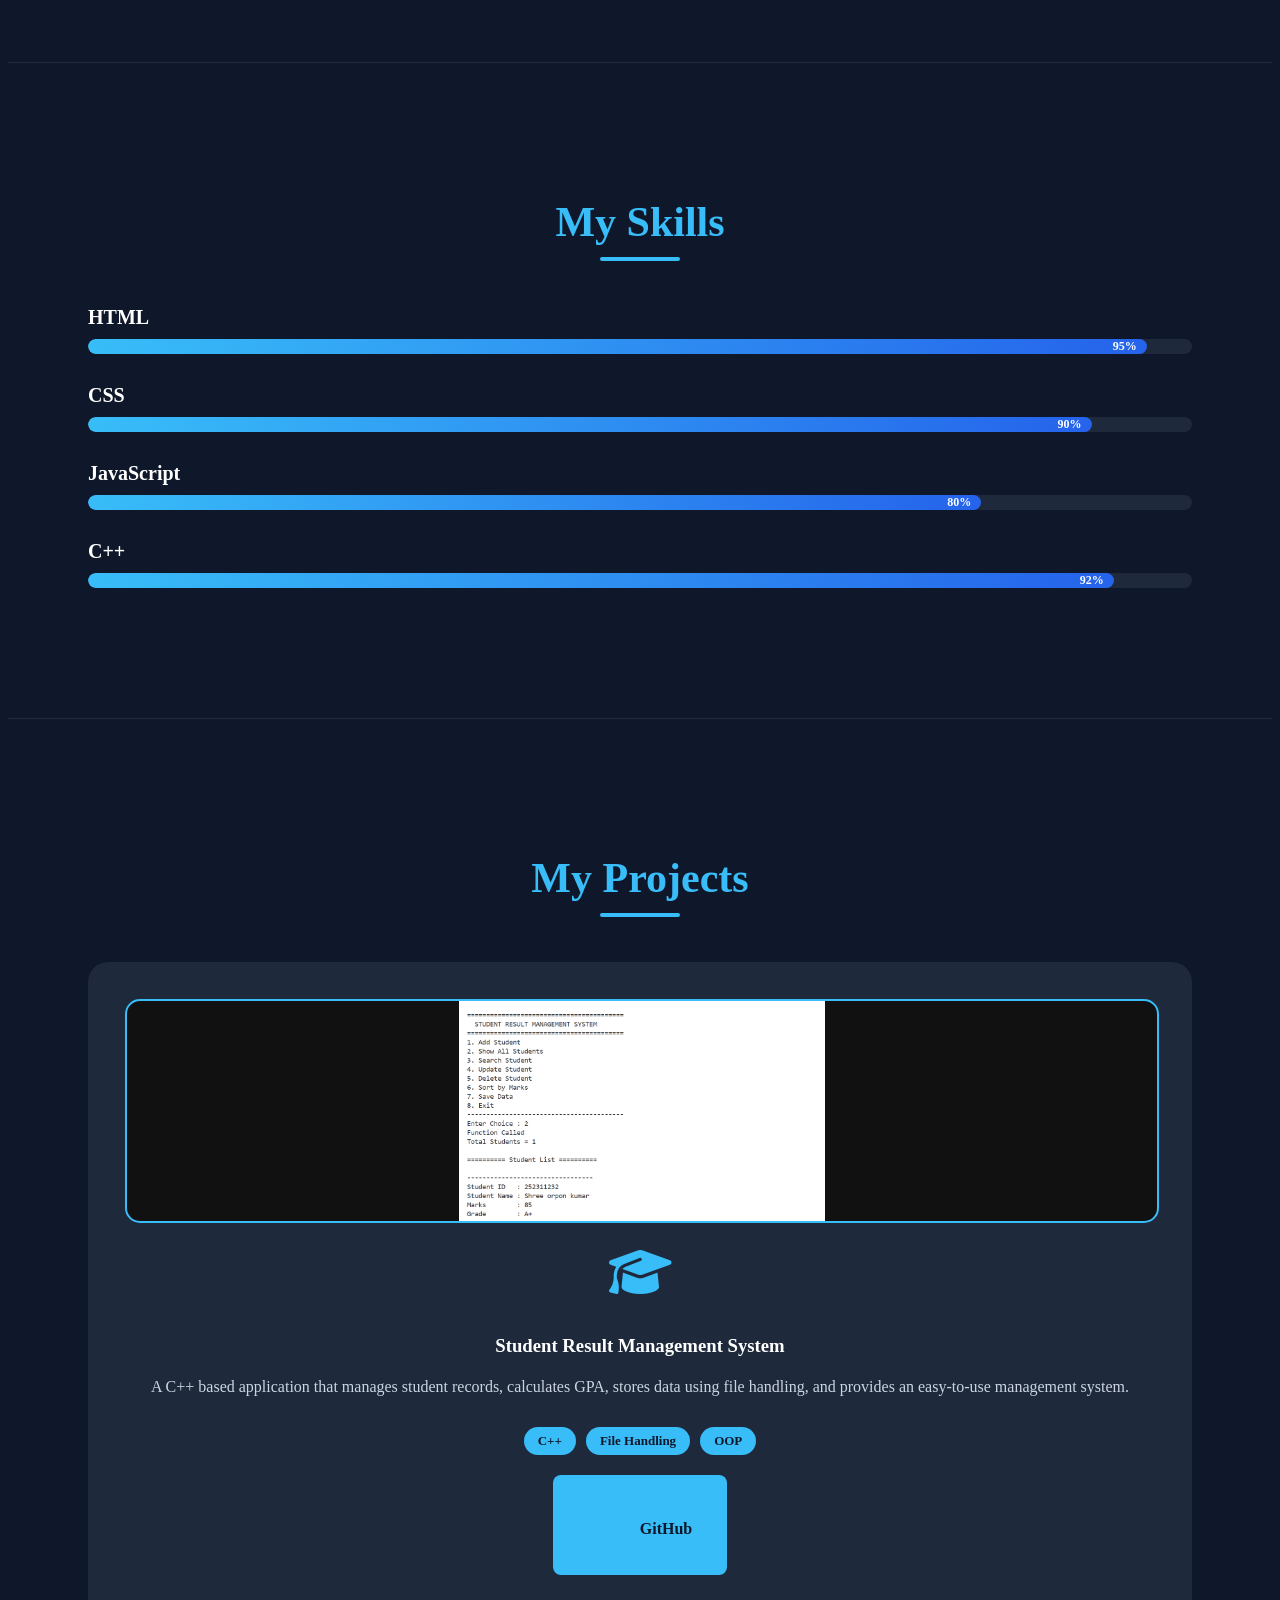
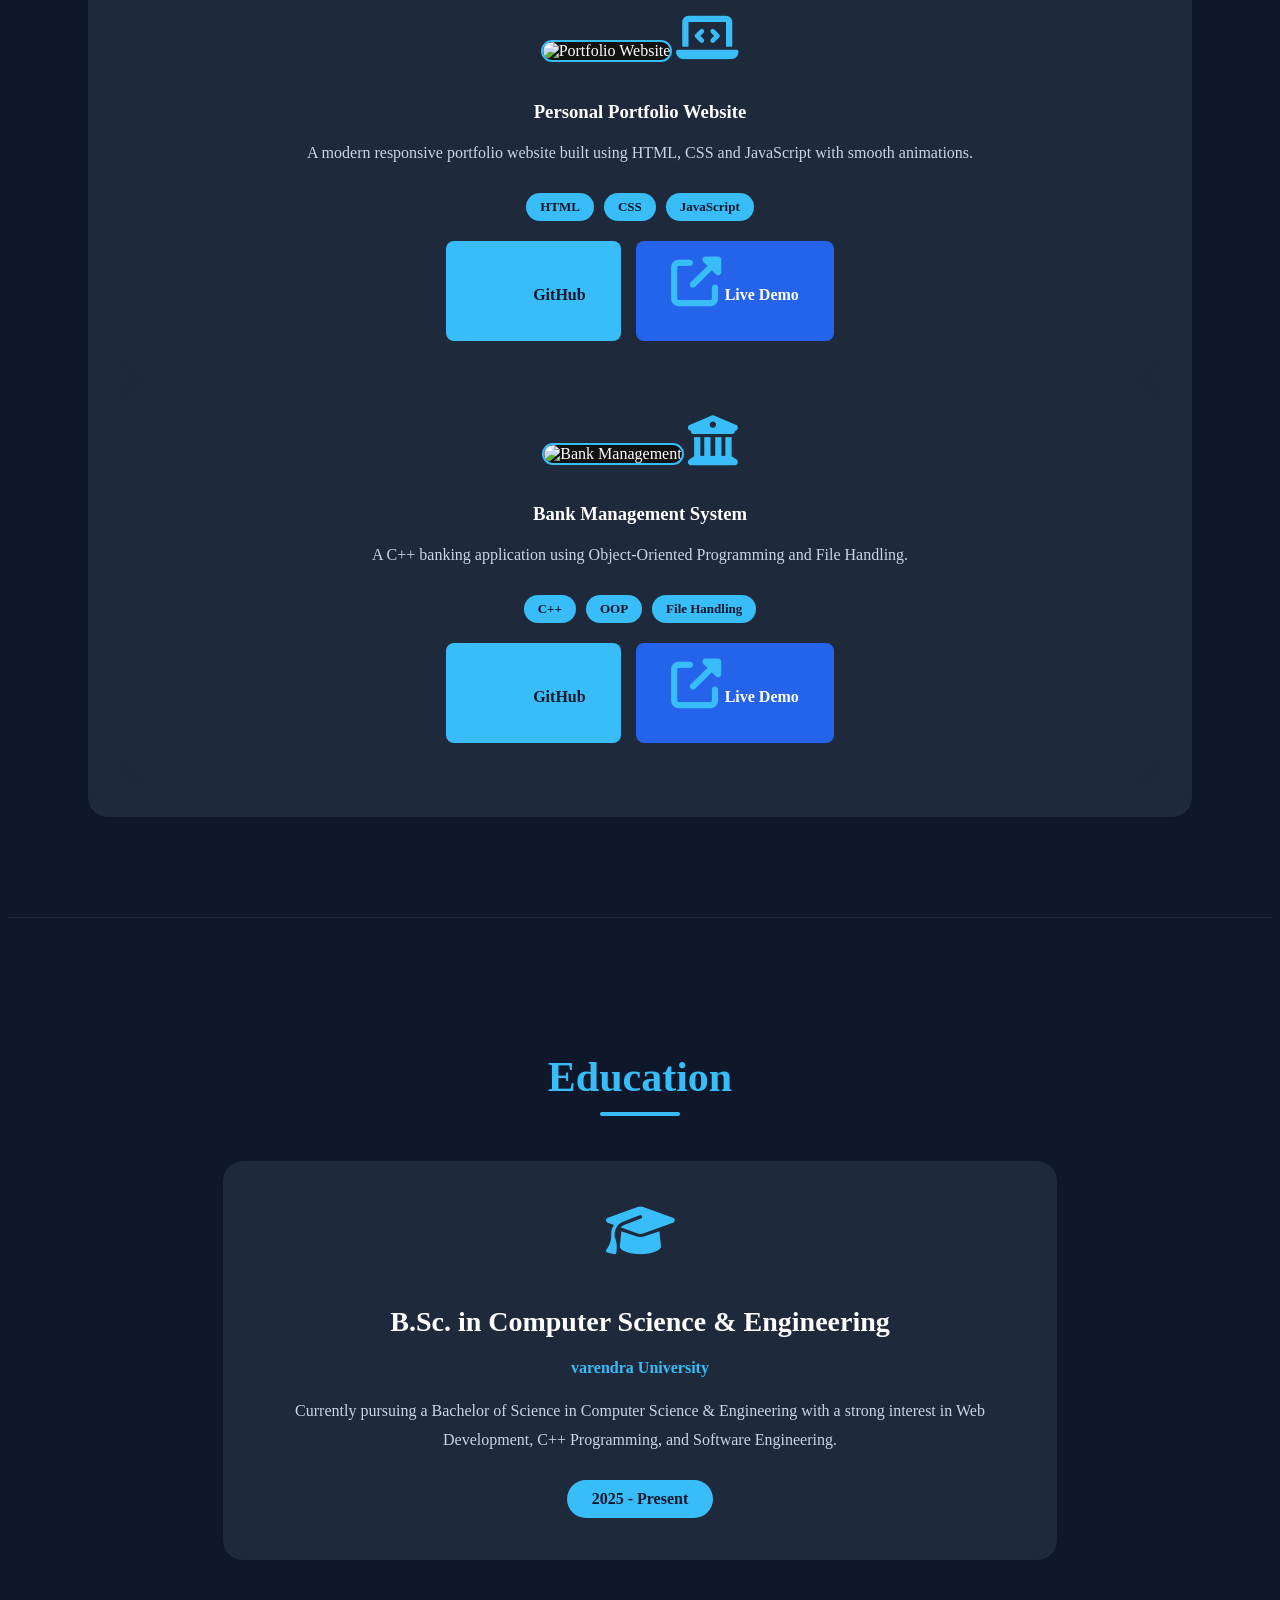
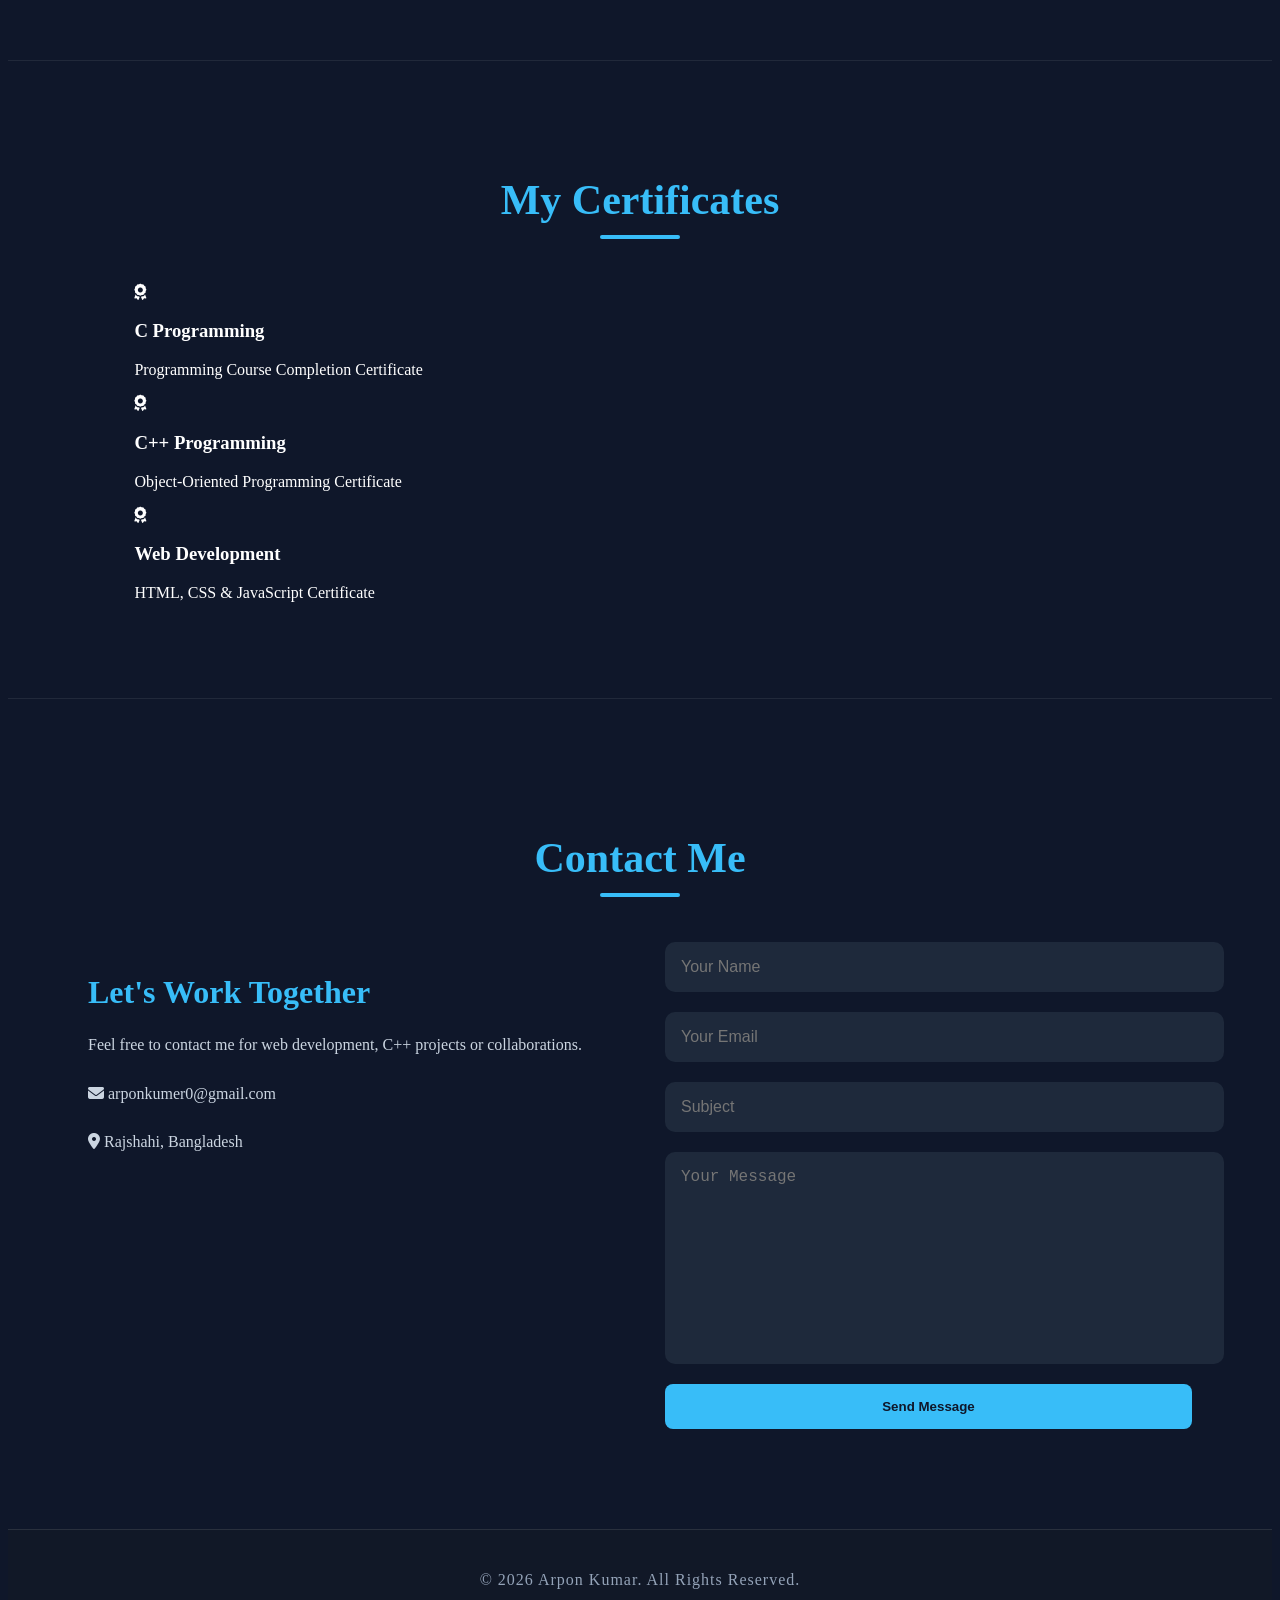
==== commit 67b9ca71: "update changes" ====
--- a/index.html
+++ b/index.html
@@ -20,6 +20,7 @@
 </head>
 
 <body>
+    <div class="cursor-glow"></div>
 <!-- ===== Scroll Progress Bar ===== -->
 
 <div id="progress-bar"></div>   
@@ -149,28 +150,28 @@
             <div class="skill">
                 <span>HTML</span>
                 <div class="progress">
-                    <div class="progress-bar html">95%</div>
+                  <div class="progress-bar html" data-width="95%">95%</div>
                 </div>
             </div>
 
             <div class="skill">
                 <span>CSS</span>
                 <div class="progress">
-                    <div class="progress-bar css">90%</div>
+                <div class="progress-bar css" data-width="90%">90%</div>
                 </div>
             </div>
 
             <div class="skill">
                 <span>JavaScript</span>
                 <div class="progress">
-                    <div class="progress-bar js">80%</div>
+                  <div class="progress-bar js" data-width="80%">80%</div>
                 </div>
             </div>
 
             <div class="skill">
                 <span>C++</span>
                 <div class="progress">
-                    <div class="progress-bar cpp">92%</div>
+                   <div class="progress-bar cpp" data-width="92%">92%</div>
                 </div>
             </div>
 
--- a/style.css
+++ b/style.css
@@ -384,6 +384,7 @@
 }
 
 .progress-bar{
+    width:0;
     height:100%;
     border-radius:30px;
     background:linear-gradient(90deg,#38bdf8,#2563eb);
@@ -394,23 +395,10 @@
     color:white;
     font-size:12px;
     font-weight:bold;
-}
-
-.html{
-    width:95%;
-}
-
-.css{
-    width:90%;
-}
-
-.js{
-    width:80%;
-}
-
-.cpp{
-    width:92%;
-}
+    transition:width 2s ease;
+}
+
+
 /* ===== Projects ===== */
 
 .projects{
@@ -503,40 +491,7 @@
     border-bottom:2px solid #38bdf8;
     padding-bottom:5px;
 }
-/* ===== Back To Top Button ===== */
-
-#topBtn{
-    position:fixed;
-    bottom:30px;
-    right:30px;
-
-    width:50px;
-    height:50px;
-
-    border:none;
-    border-radius:50%;
-
-    background:#38bdf8;
-    color:white;
-
-    font-size:20px;
-
-    cursor:pointer;
-
-    display:none;
-
-    transition:.3s;
-
-    z-index:999;
-}
-
-#topBtn:hover{
-
-    transform:translateY(-6px);
-
-    box-shadow:0 0 20px rgba(56,189,248,.7);
-
-}
+
 /* ===== Scroll Progress Bar ===== */
 
 #progress-bar{
@@ -775,4 +730,56 @@
     background: #111;
     border-radius: 15px;
     margin-bottom: 20px;
+}
+#topBtn{
+    position:fixed;
+    right:25px;
+    bottom:25px;
+
+    width:50px;
+    height:50px;
+
+    border:none;
+    border-radius:50%;
+
+    background:#38bdf8;
+    color:#fff;
+
+    font-size:20px;
+    cursor:pointer;
+
+    opacity:0;
+    visibility:hidden;
+    transform:translateY(20px);
+
+    transition:.4s;
+
+    z-index:999;
+}
+
+#topBtn.show{
+    opacity:1;
+    visibility:visible;
+    transform:translateY(0);
+}
+
+#topBtn:hover{
+    background:#2563eb;
+    transform:scale(1.1);
+}
+.cursor-glow{
+    position:fixed;
+    width:300px;
+    height:300px;
+    border-radius:50%;
+    pointer-events:none;
+
+    background:radial-gradient(circle,
+        rgba(56,189,248,.18) 0%,
+        rgba(56,189,248,.08) 40%,
+        transparent 70%);
+
+    transform:translate(-50%,-50%);
+    z-index:0;
+    transition:transform .08s linear;
 }
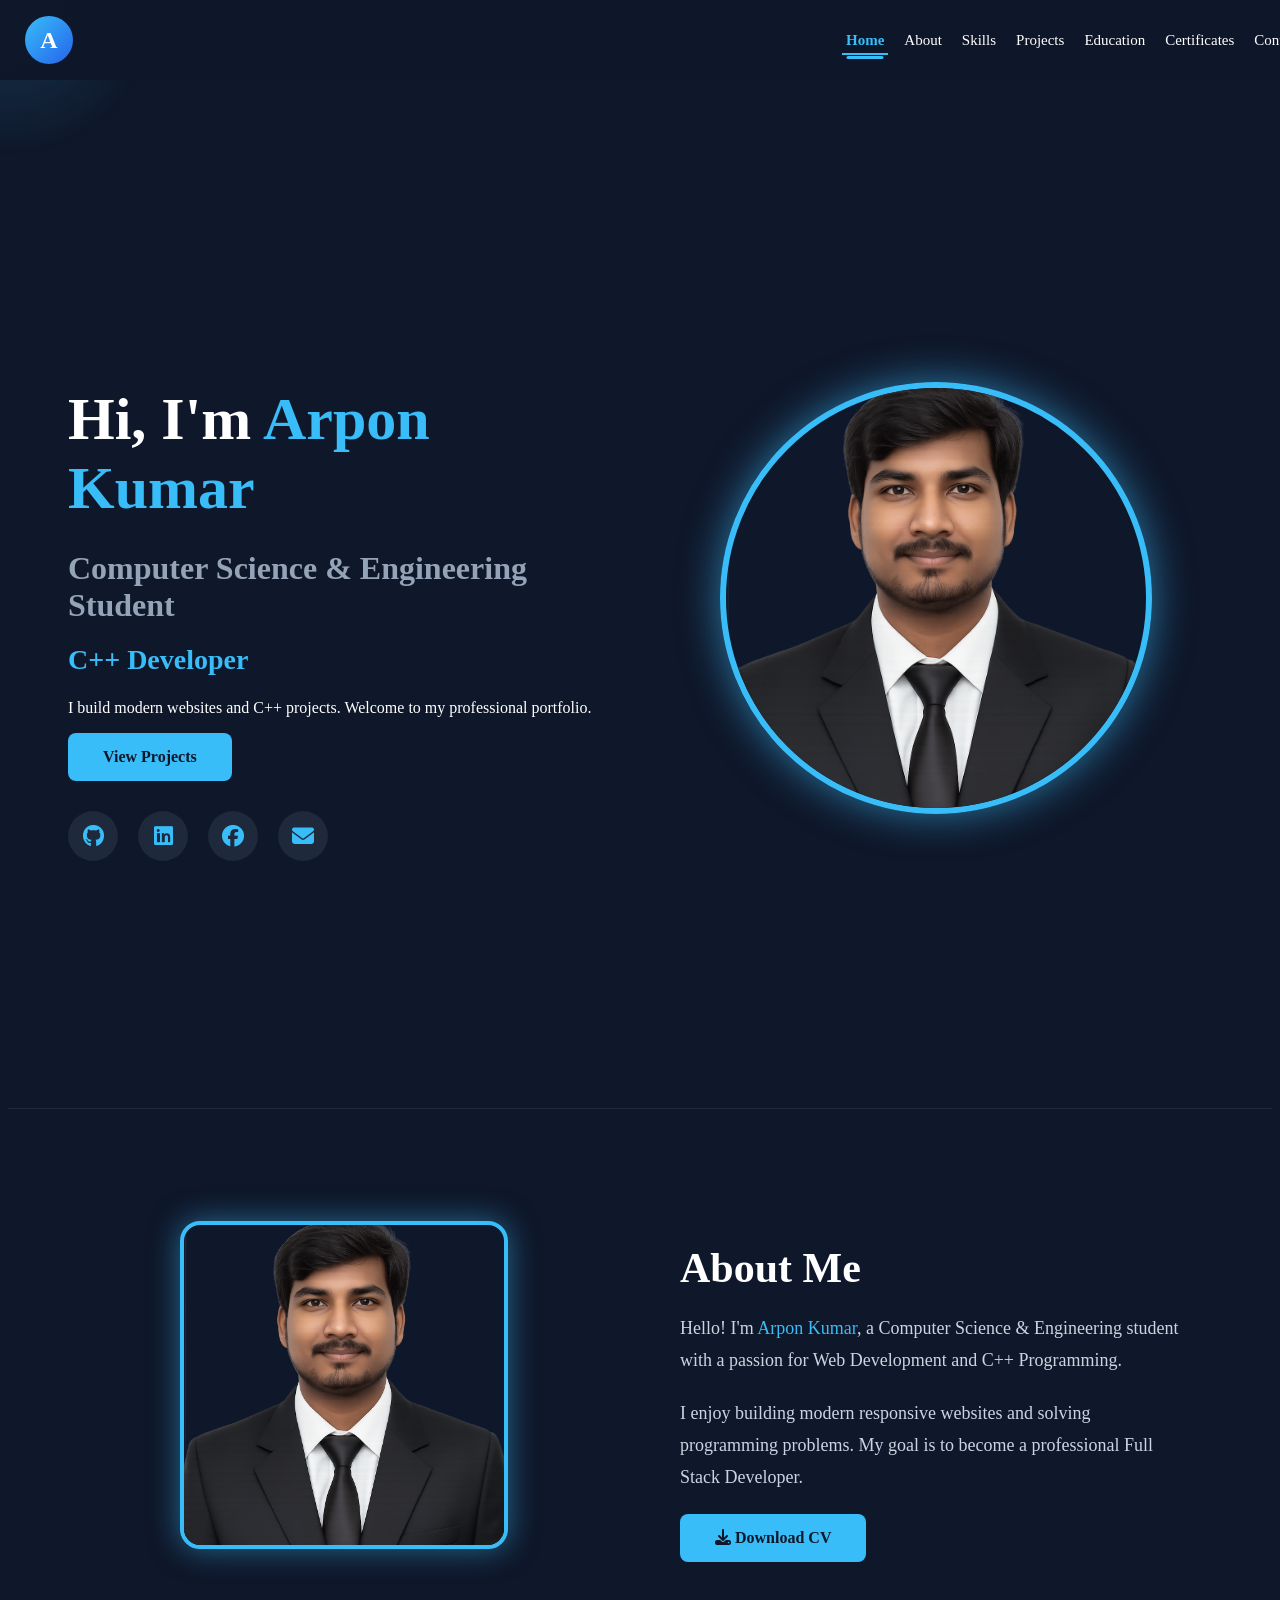
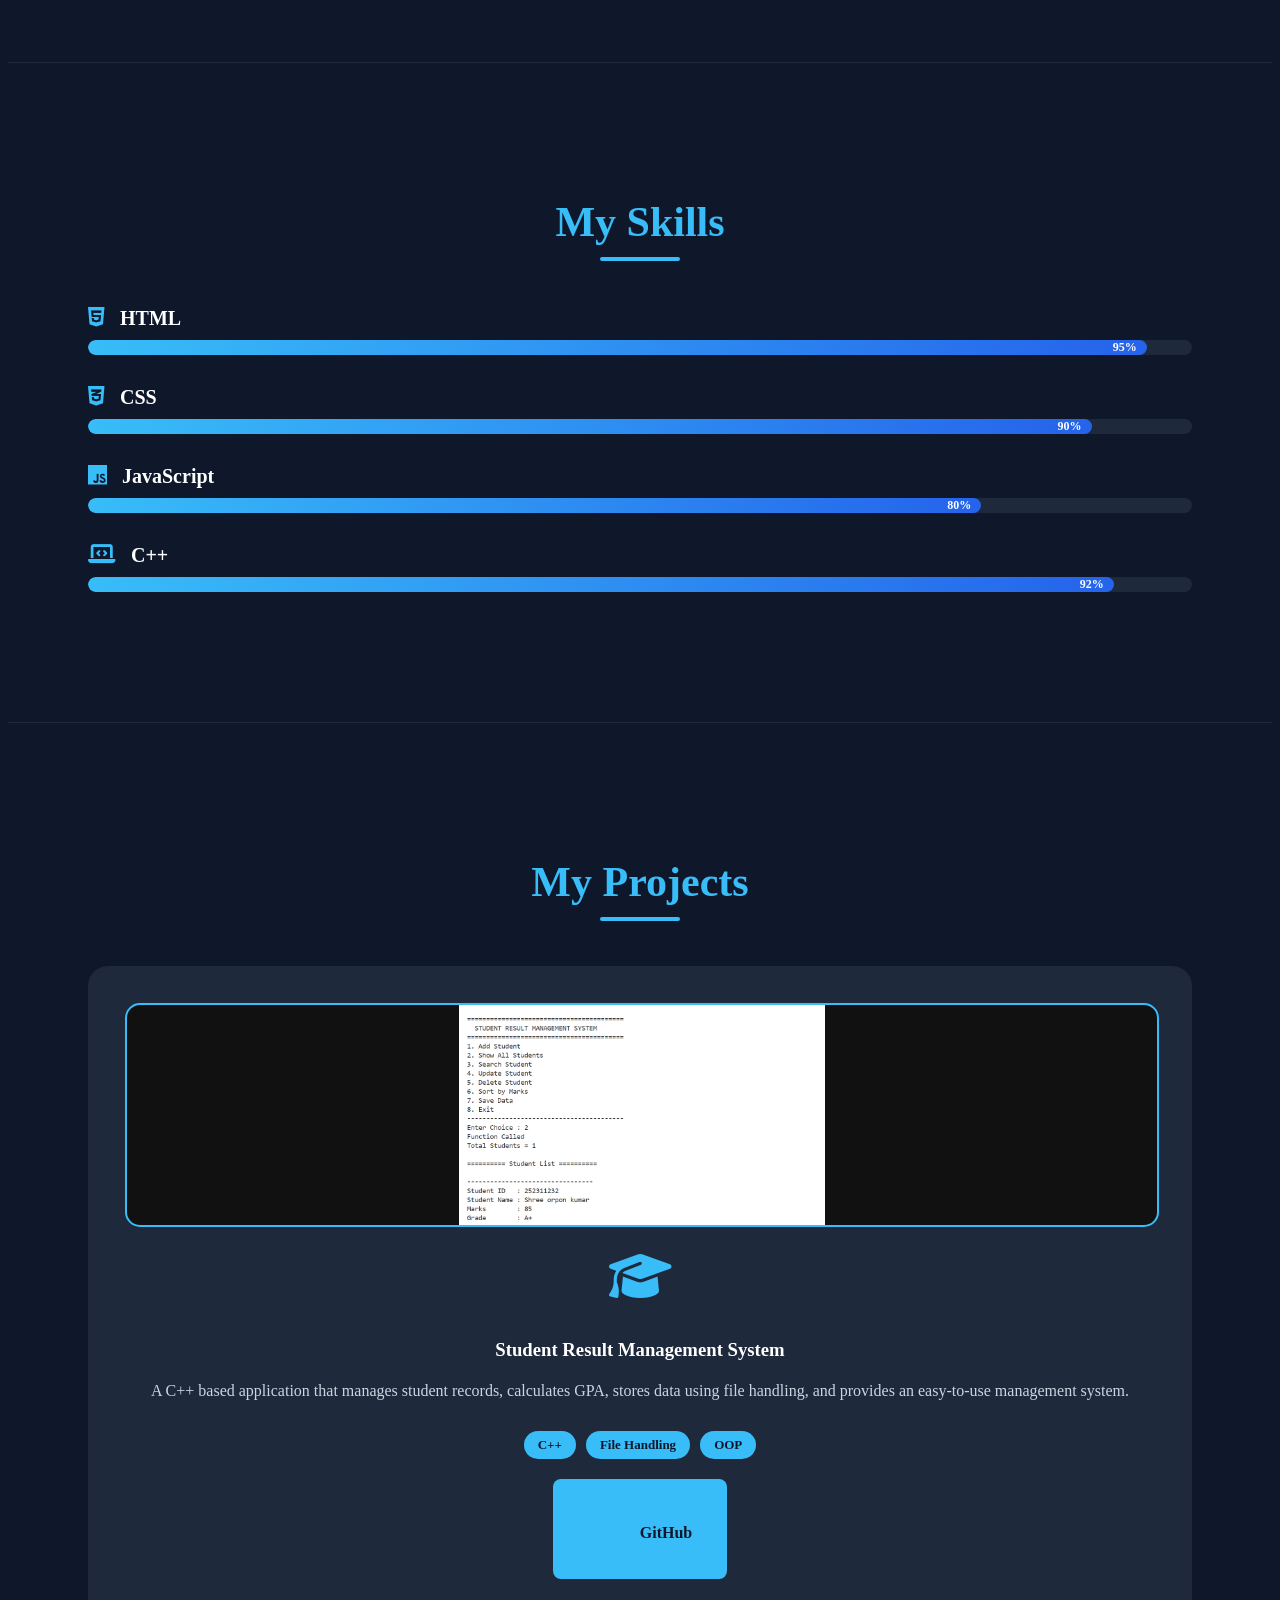
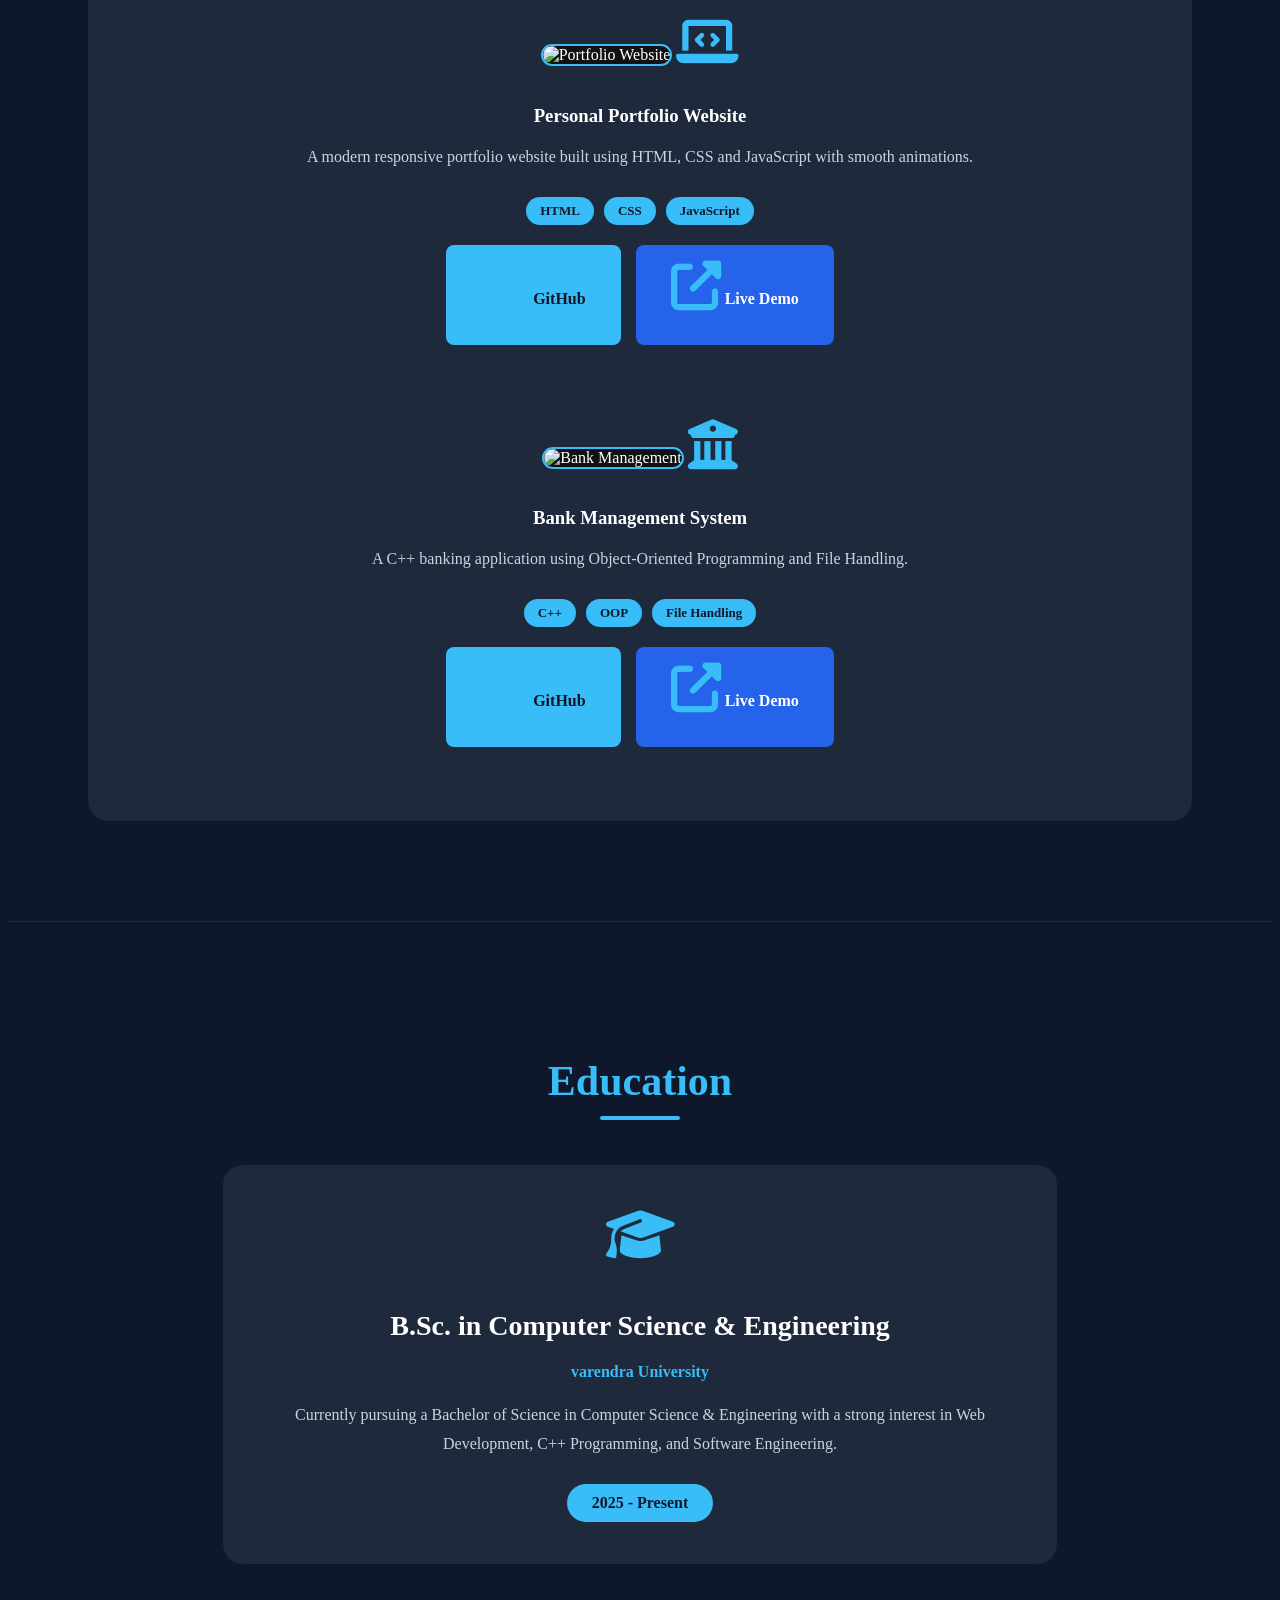
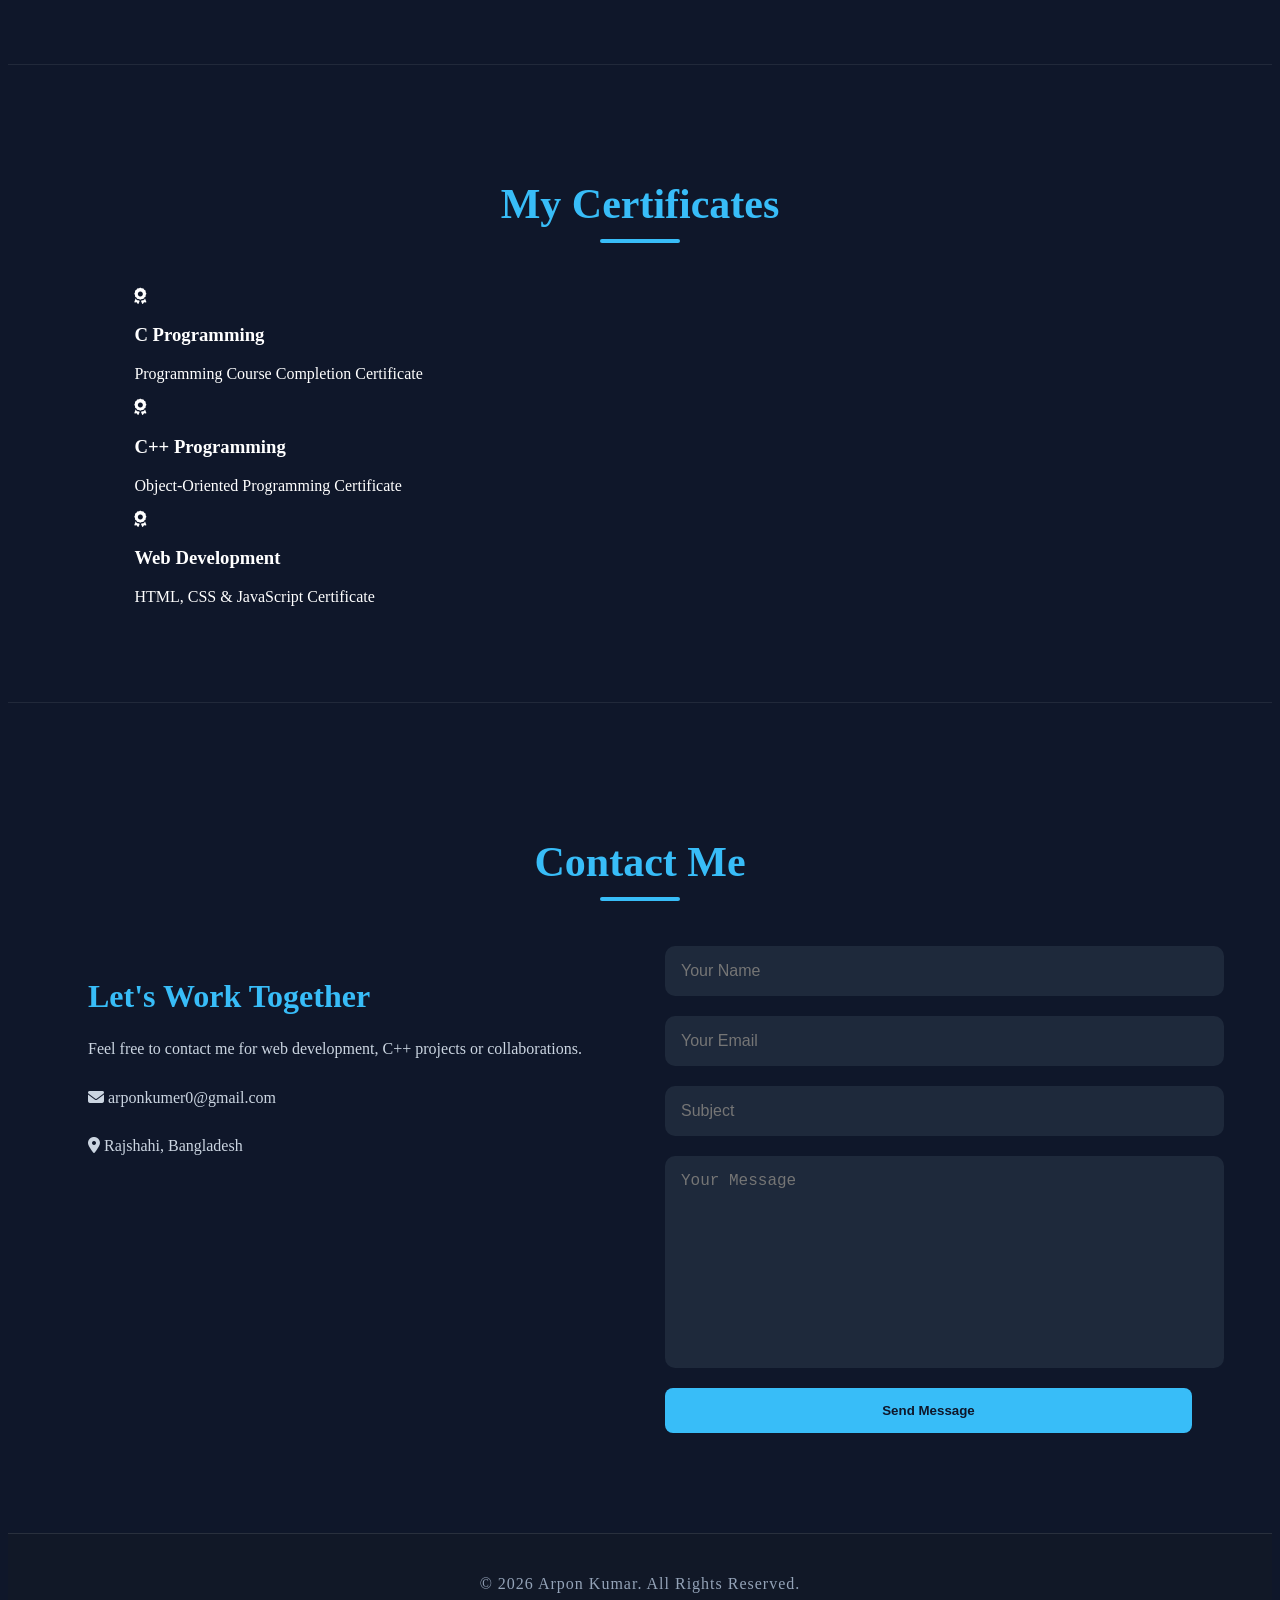
==== commit b6d67afe: "update changes" ====
--- a/index.html
+++ b/index.html
@@ -148,28 +148,28 @@
         <div class="skills-container">
 
             <div class="skill">
-                <span>HTML</span>
+               <span><i class="fa-brands fa-html5"></i> HTML</span>
                 <div class="progress">
                   <div class="progress-bar html" data-width="95%">95%</div>
                 </div>
             </div>
 
             <div class="skill">
-                <span>CSS</span>
+                <span><i class="fa-brands fa-css3-alt"></i> CSS</span>
                 <div class="progress">
                 <div class="progress-bar css" data-width="90%">90%</div>
                 </div>
             </div>
 
             <div class="skill">
-                <span>JavaScript</span>
+               <span><i class="fa-brands fa-js"></i> JavaScript</span>
                 <div class="progress">
                   <div class="progress-bar js" data-width="80%">80%</div>
                 </div>
             </div>
 
             <div class="skill">
-                <span>C++</span>
+              <span><i class="fa-solid fa-laptop-code"></i> C++</span>
                 <div class="progress">
                    <div class="progress-bar cpp" data-width="92%">92%</div>
                 </div>
--- a/style.css
+++ b/style.css
@@ -373,6 +373,11 @@
     margin-bottom:10px;
     font-size:20px;
     font-weight:600;
+}
+.skill span i{
+    color:#38bdf8;
+    margin-right:10px;
+    font-size:22px;
 }
 
 .progress{
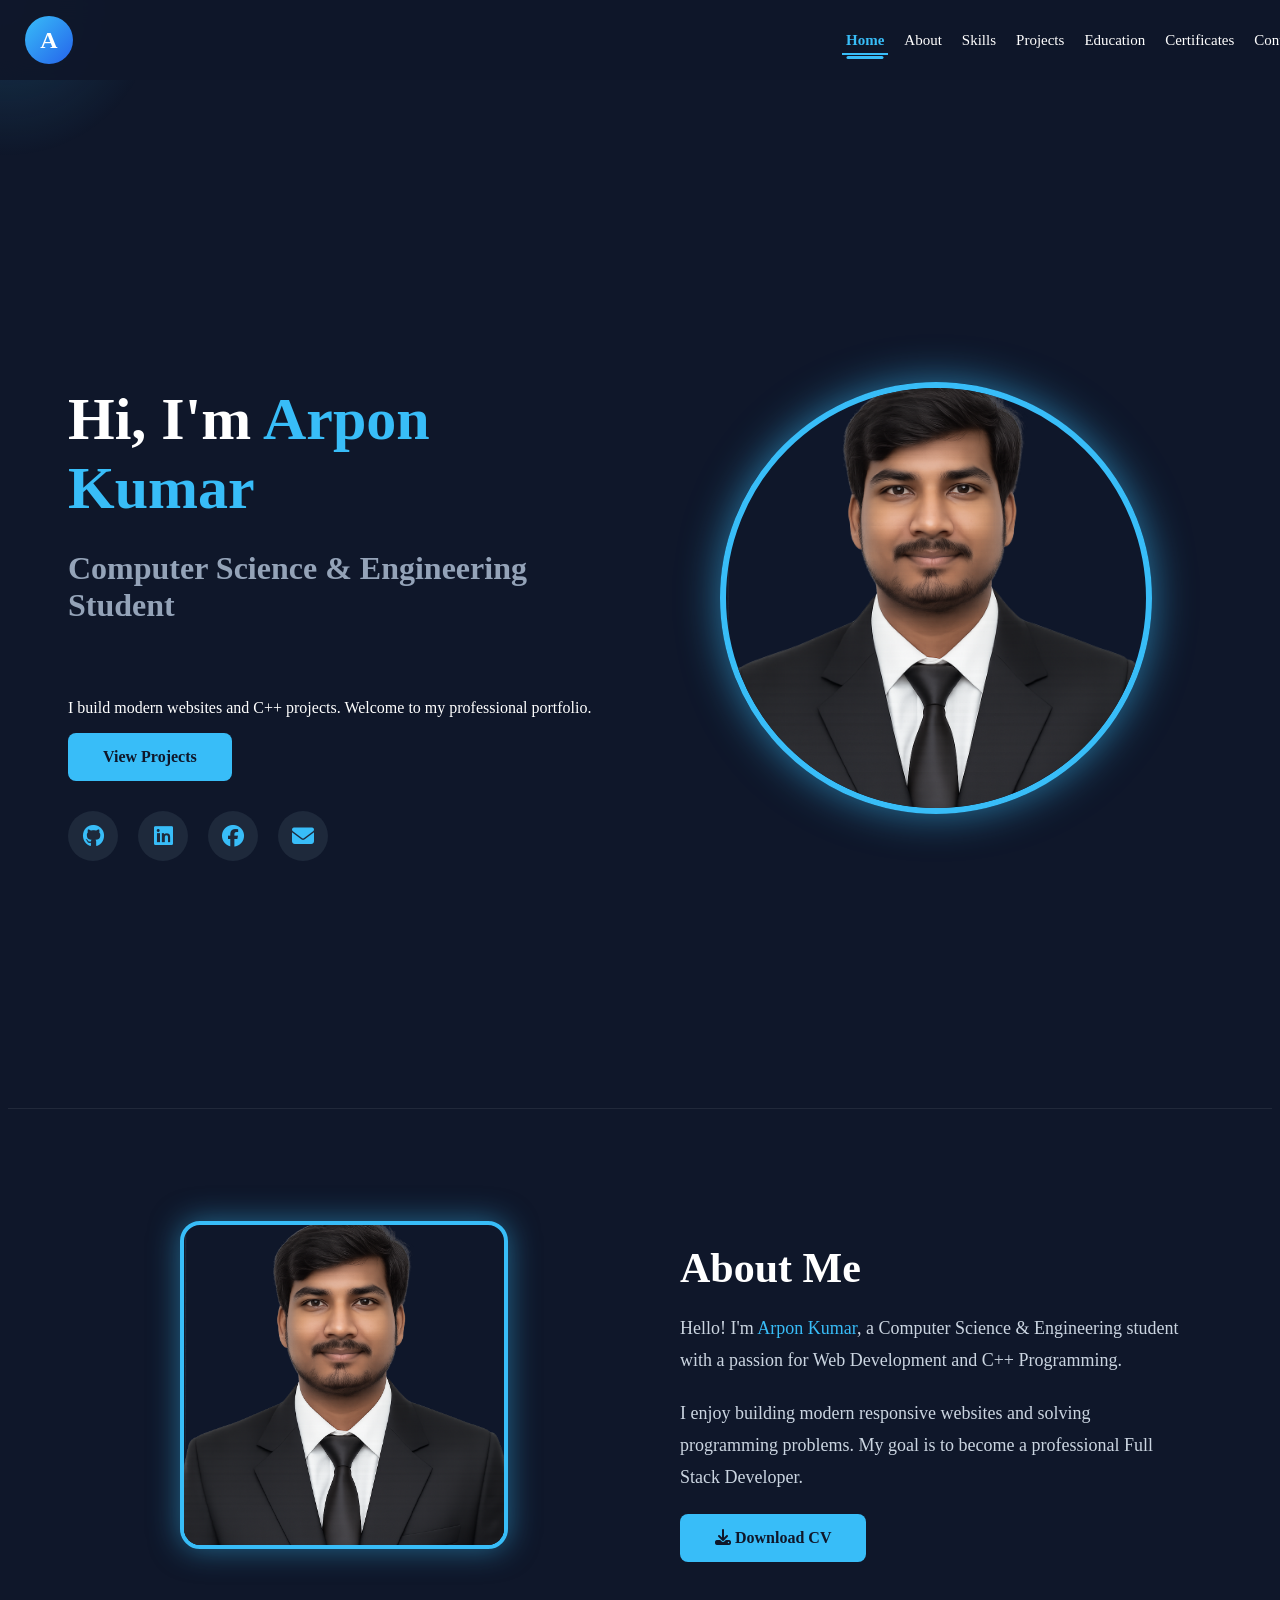
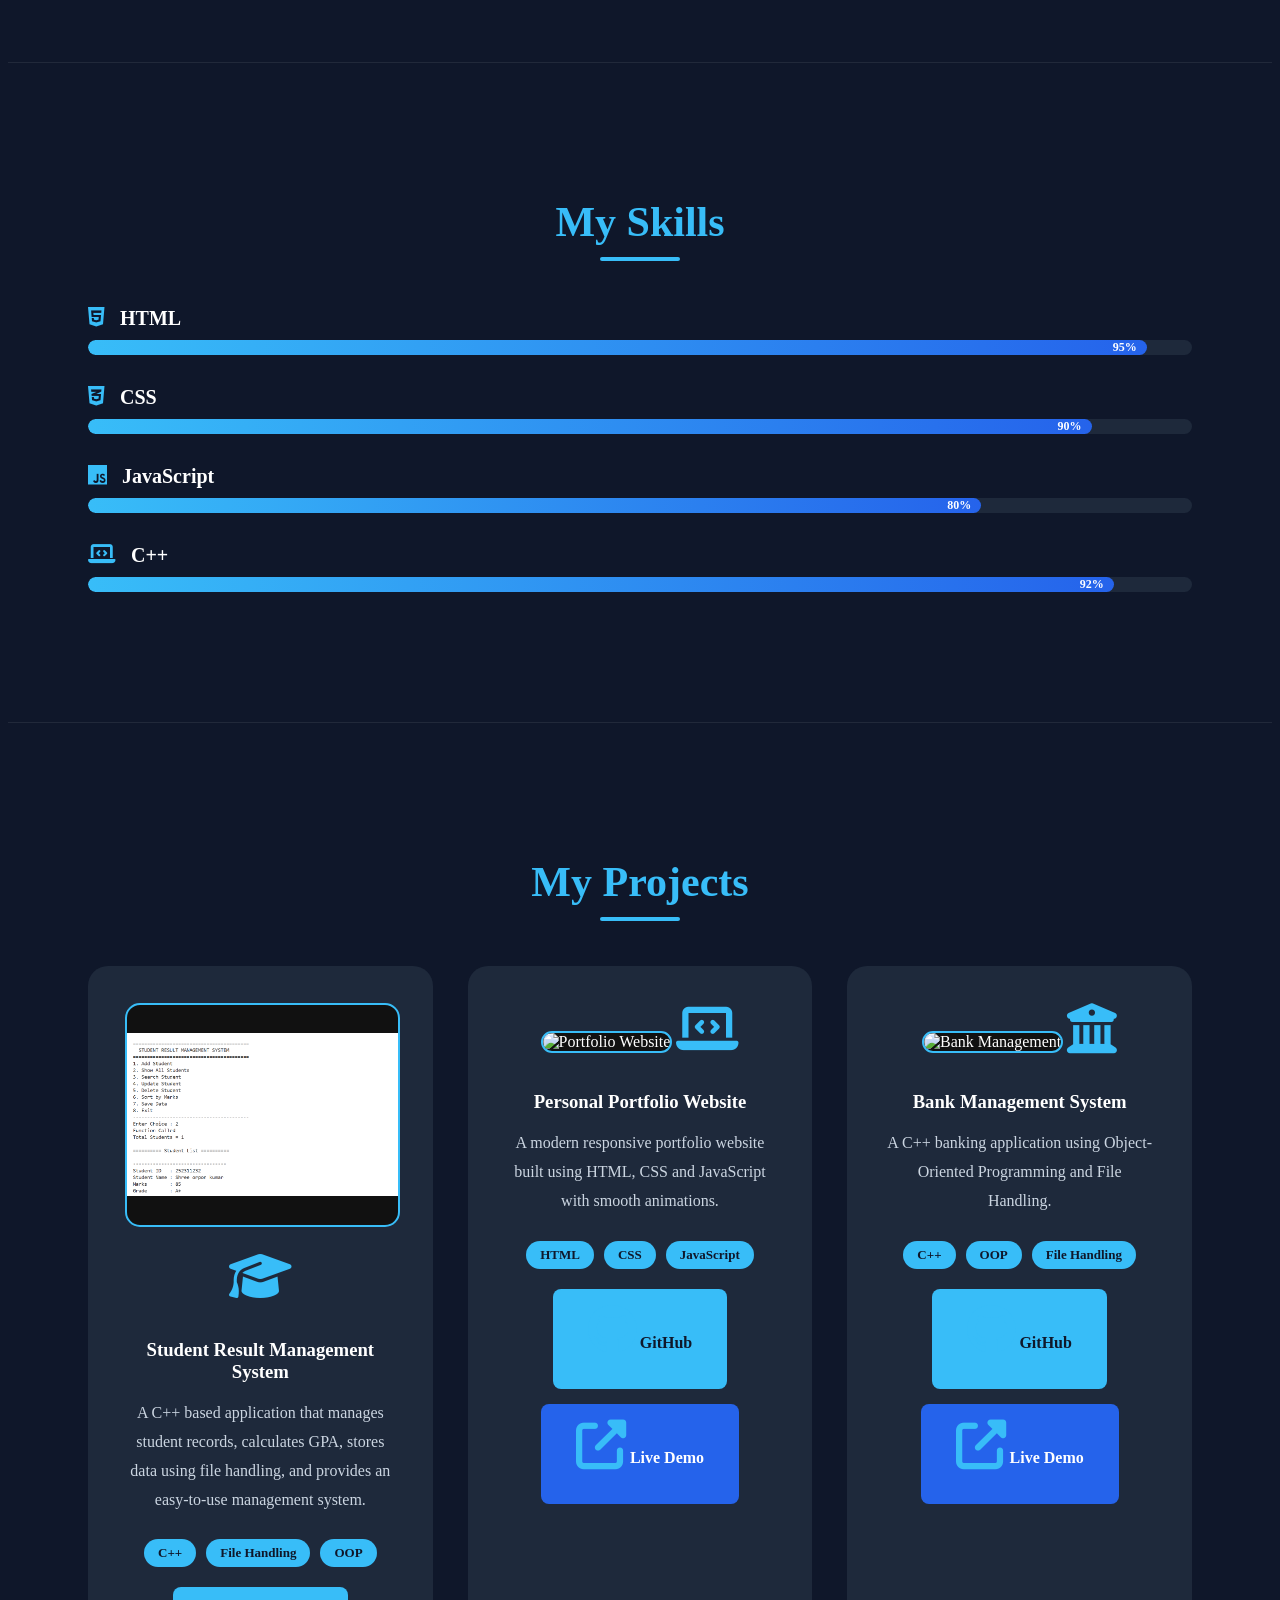
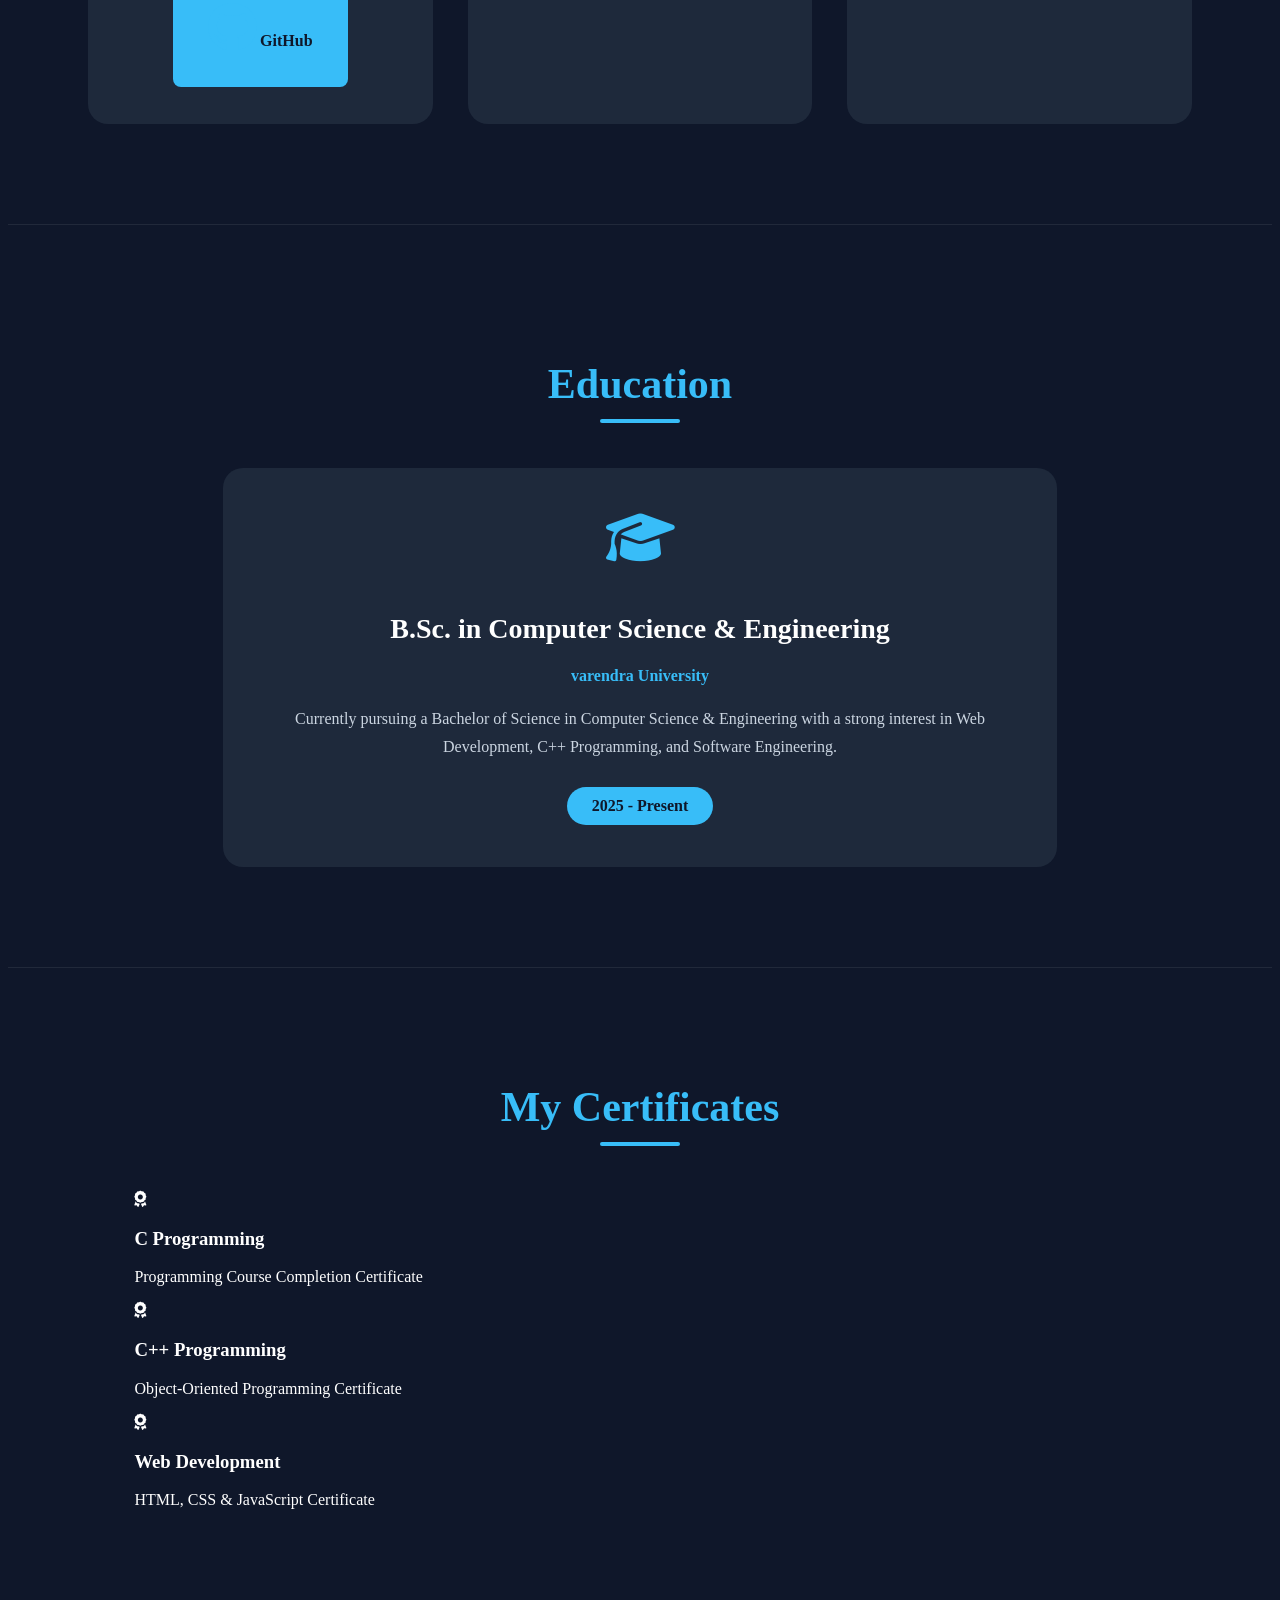
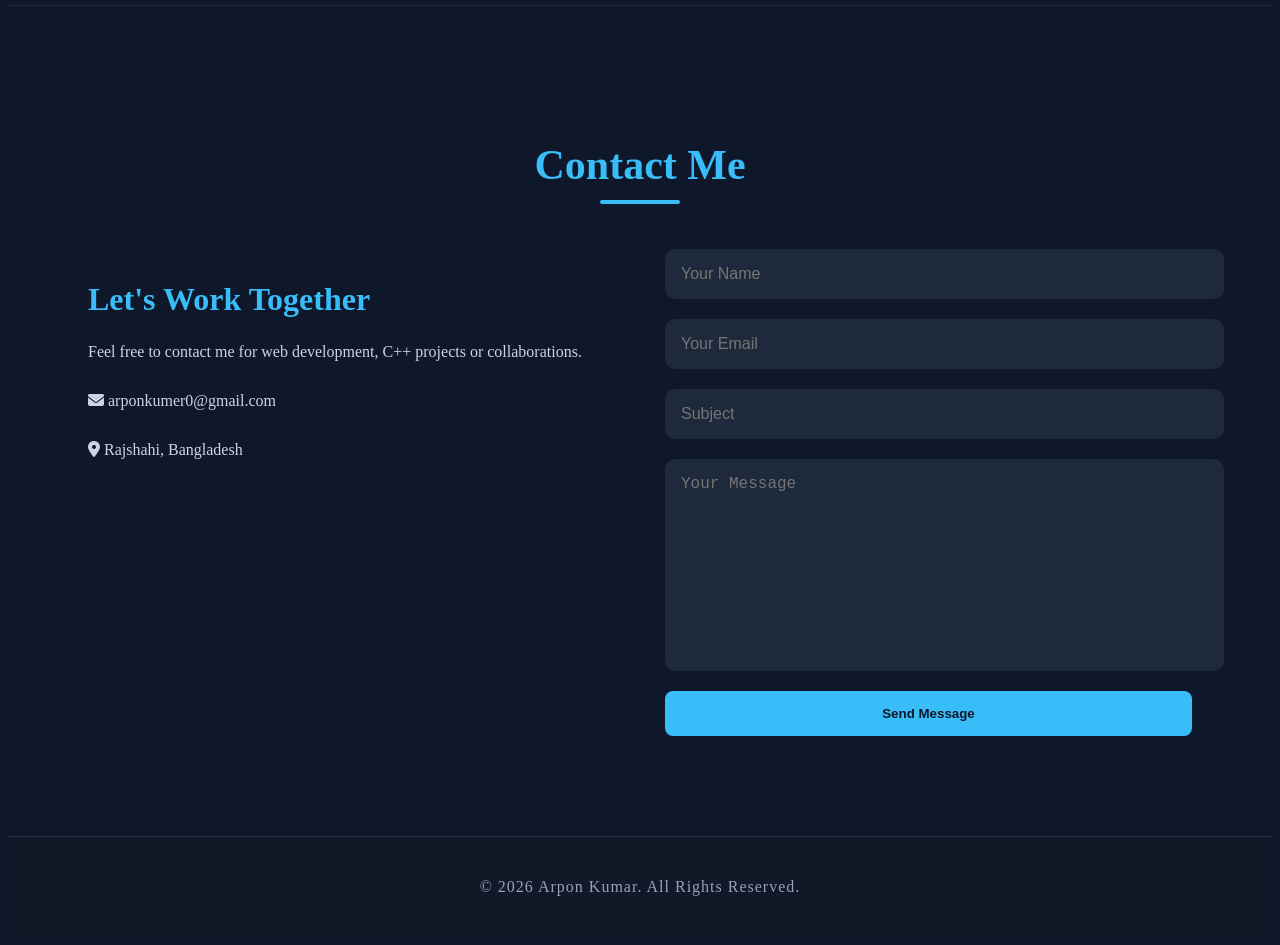
==== commit 9b7631ae: "Update portfolio responsive design and social links" ====
--- a/index.html
+++ b/index.html
@@ -4,9 +4,20 @@
 <head>
     <meta charset="UTF-8">
     <meta name="viewport" content="width=device-width, initial-scale=1.0">
-    <title>Arpon Kumar | Portfolio</title>
-   
-
+  <title>Arpon Kumar | CSE Student & Web Developer</title>
+  <meta name="description" content="Arpon Kumar - CSE Student and Web Developer from Bangladesh. Explore my portfolio, projects, skills, certificates, and contact information.">
+   <meta name="keywords" content="Arpon Kumar, Portfolio, Web Developer, C++, HTML, CSS, JavaScript, Bangladesh, CSE Student">
+<meta name="author" content="Arpon Kumar">
+<meta name="robots" content="index, follow">
+<meta property="og:title" content="Arpon Kumar | Portfolio">
+<meta property="og:description" content="CSE Student & Web Developer. Explore my projects and skills.">
+<meta property="og:type" content="website">
+<meta property="og:url" content="https://arpon2004-dot.github.io/Portfolio-Website/">
+<meta property="og:image" content="https://arpon2004-dot.github.io/Portfolio-Website/assets/profile.png">
+<meta name="twitter:card" content="summary_large_image">
+<meta name="twitter:title" content="Arpon Kumar | Portfolio">
+<meta name="twitter:description" content="CSE Student & Web Developer">
+<meta name="twitter:image" content="https://arpon2004-dot.github.io/Portfolio-Website/assets/profile.png">
     <!-- Google Font -->
     <link rel="preconnect" href="https://fonts.googleapis.com">
     <link rel="preconnect" href="https://fonts.gstatic.com" crossorigin>
@@ -19,7 +30,12 @@
     <link rel="stylesheet" href="style.css">
 </head>
 
+
 <body>
+    <div id="preloader">
+    <div class="loader"></div>
+</div>
+    
     <div class="cursor-glow"></div>
 <!-- ===== Scroll Progress Bar ===== -->
 
@@ -83,9 +99,9 @@
                     <i class="fab fa-github"></i>
                 </a>
 
-                <a href="#" target="_blank">
-                    <i class="fab fa-linkedin"></i>
-                </a>
+                <a href="https://www.linkedin.com/in/arpon-kumer-845926332/" target="_blank">
+    <i class="fab fa-linkedin"></i>
+</a>
 
                 <a href="https://facebook.com/" target="_blank">
                     <i class="fab fa-facebook"></i>
@@ -217,6 +233,7 @@
                     <i class="fab fa-github"></i> GitHub
                 </a>
             </div>
+            </div> 
 
         <!-- Project 2 -->
 
@@ -437,6 +454,8 @@
     publicKey: "TNLOg7_PDjZr38ZZZ",
 });
 </script>
+<!-- Typed.js -->
+<script src="https://cdn.jsdelivr.net/npm/typed.js@2.0.12"></script>
 
 <script src="script.js"></script>
 </body>
--- a/style.css
+++ b/style.css
@@ -266,6 +266,11 @@
     margin:20px 0;
     height:35px;
     font-weight:600;
+    display:block;
+}
+
+#typing-text{
+    display:inline-block;
 }
 .social-icons{
     display:flex;
@@ -787,4 +792,127 @@
     transform:translate(-50%,-50%);
     z-index:0;
     transition:transform .08s linear;
+}
+.error-page{
+    height:100vh;
+    display:flex;
+    flex-direction:column;
+    justify-content:center;
+    align-items:center;
+    text-align:center;
+    background:#0f172a;
+    color:#fff;
+}
+
+.error-page h1{
+    font-size:120px;
+    color:#38bdf8;
+}
+
+.error-page h2{
+    font-size:40px;
+    margin:10px 0;
+}
+
+.error-page p{
+    color:#94a3b8;
+    margin-bottom:30px;
+    font-size:18px;
+}
+#preloader{
+    position:fixed;
+    inset:0;
+    background:#0f172a;
+    display:flex;
+    justify-content:center;
+    align-items:center;
+    z-index:99999;
+    transition:.6s;
+}
+
+.loader{
+    width:60px;
+    height:60px;
+    border:6px solid #1e293b;
+    border-top:6px solid #38bdf8;
+    border-radius:50%;
+    animation:spin 1s linear infinite;
+}
+
+@keyframes spin{
+    100%{
+        transform:rotate(360deg);
+    }
+}
+
+#preloader.hide{
+    opacity:0;
+    visibility:hidden;
+}
+/* ===== Mobile Responsive ===== */
+
+@media(max-width:768px){
+
+    .hero{
+        flex-direction:column;
+        text-align:center;
+        padding:120px 20px 50px;
+    }
+
+    .hero-text{
+        max-width:100%;
+    }
+
+    .hero-text h1{
+        font-size:40px;
+    }
+
+    .hero-text h2{
+        font-size:22px;
+    }
+
+    .typing{
+        font-size:24px;
+    }
+
+    .hero-image{
+        margin-top:40px;
+    }
+
+    .hero-image img{
+        width:280px;
+        height:280px;
+    }
+
+    .social-icons{
+        justify-content:center;
+    }
+
+    .about{
+        flex-direction:column;
+        padding:70px 20px;
+        text-align:center;
+        gap:40px;
+    }
+
+    .about-image img{
+        width:250px;
+        height:250px;
+    }
+
+    .skills,
+    .projects,
+    .education,
+    .contact{
+        padding:70px 20px;
+    }
+
+    .section-title{
+        font-size:32px;
+    }
+
+    .project-container{
+        grid-template-columns:1fr;
+    }
+
 }
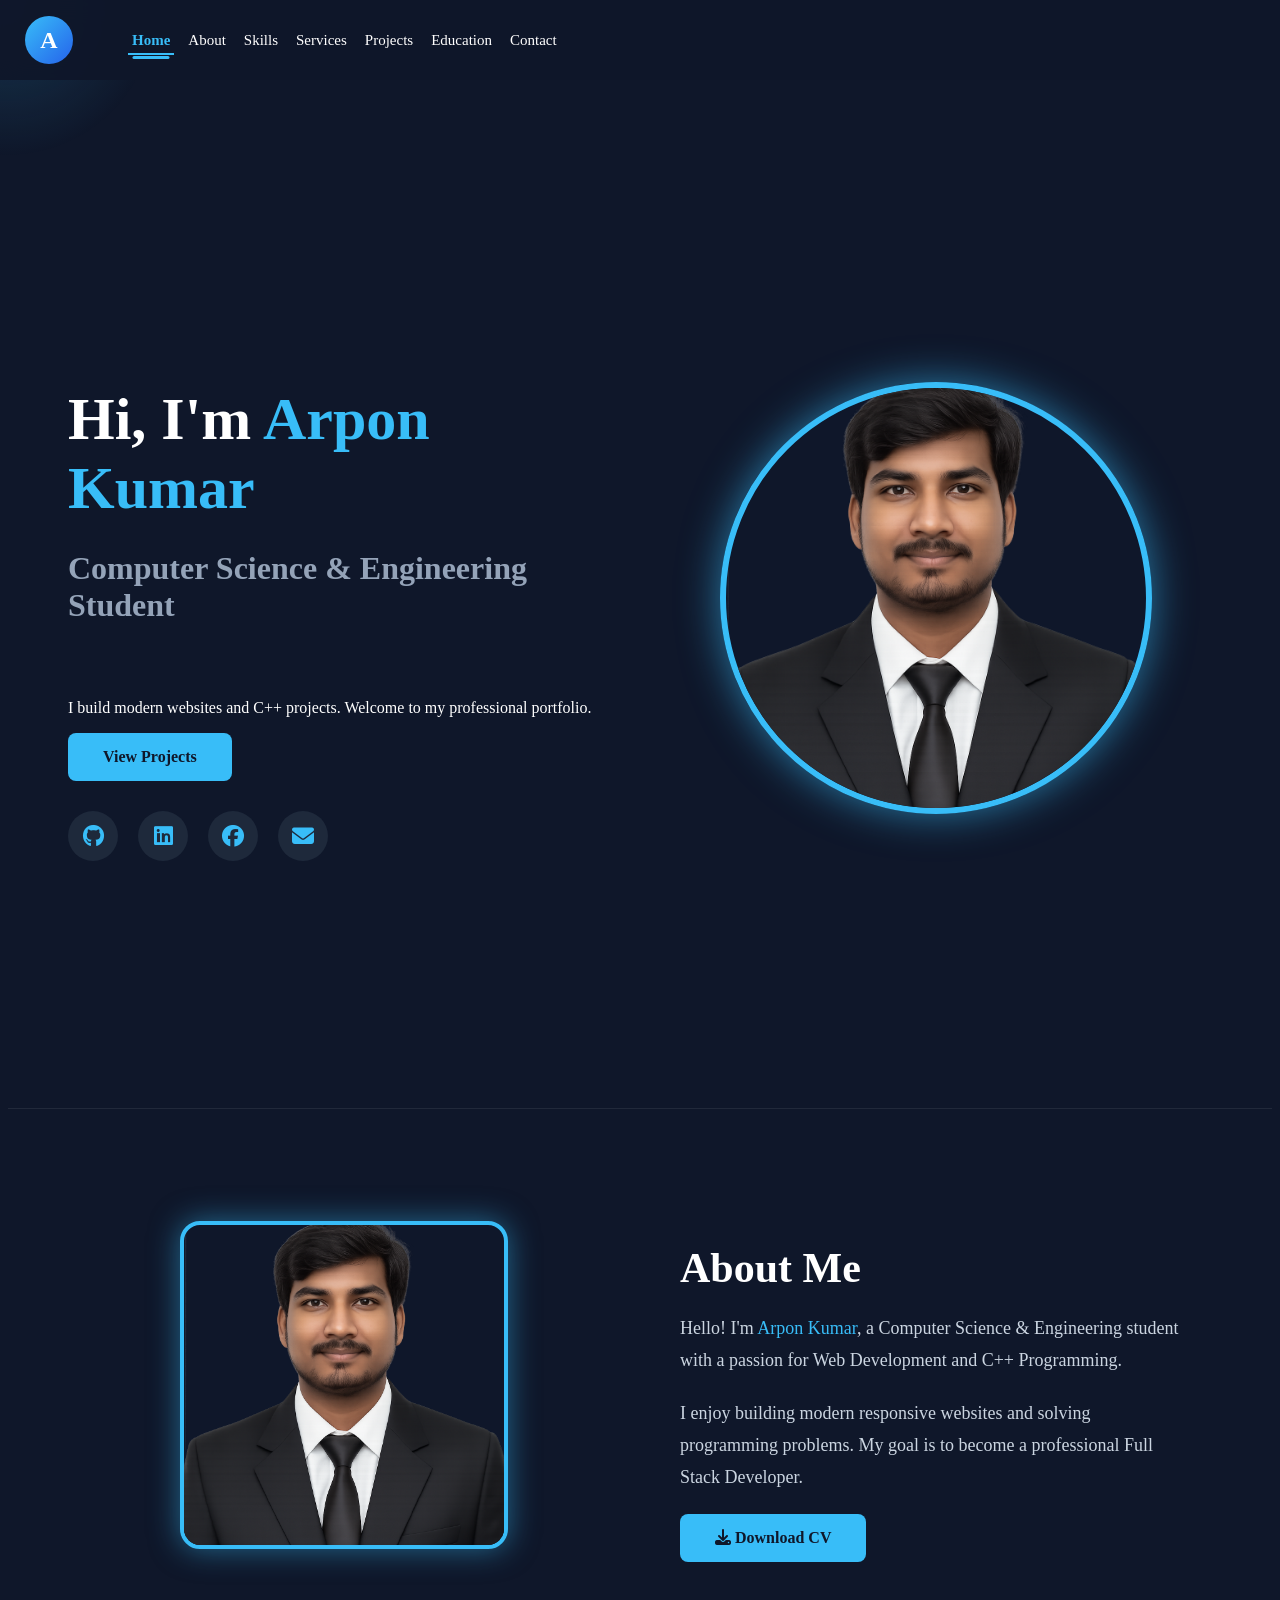
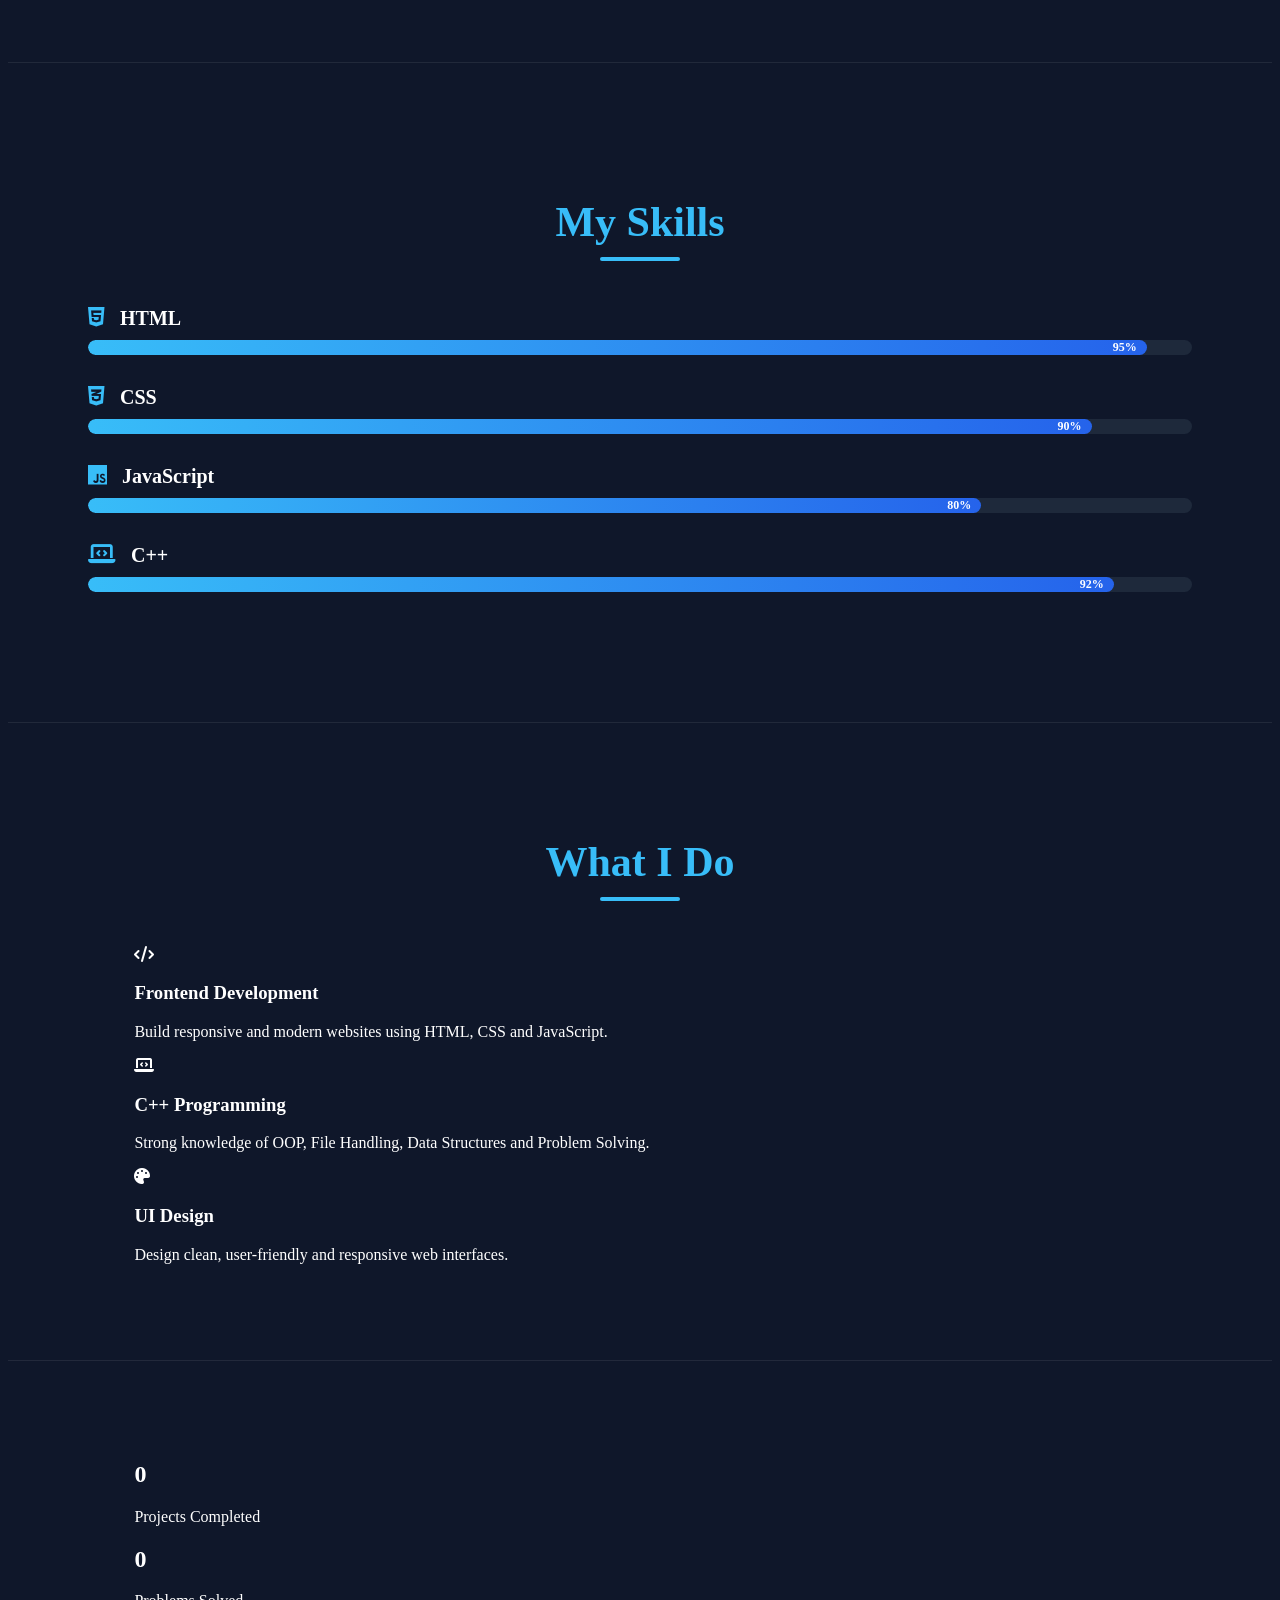
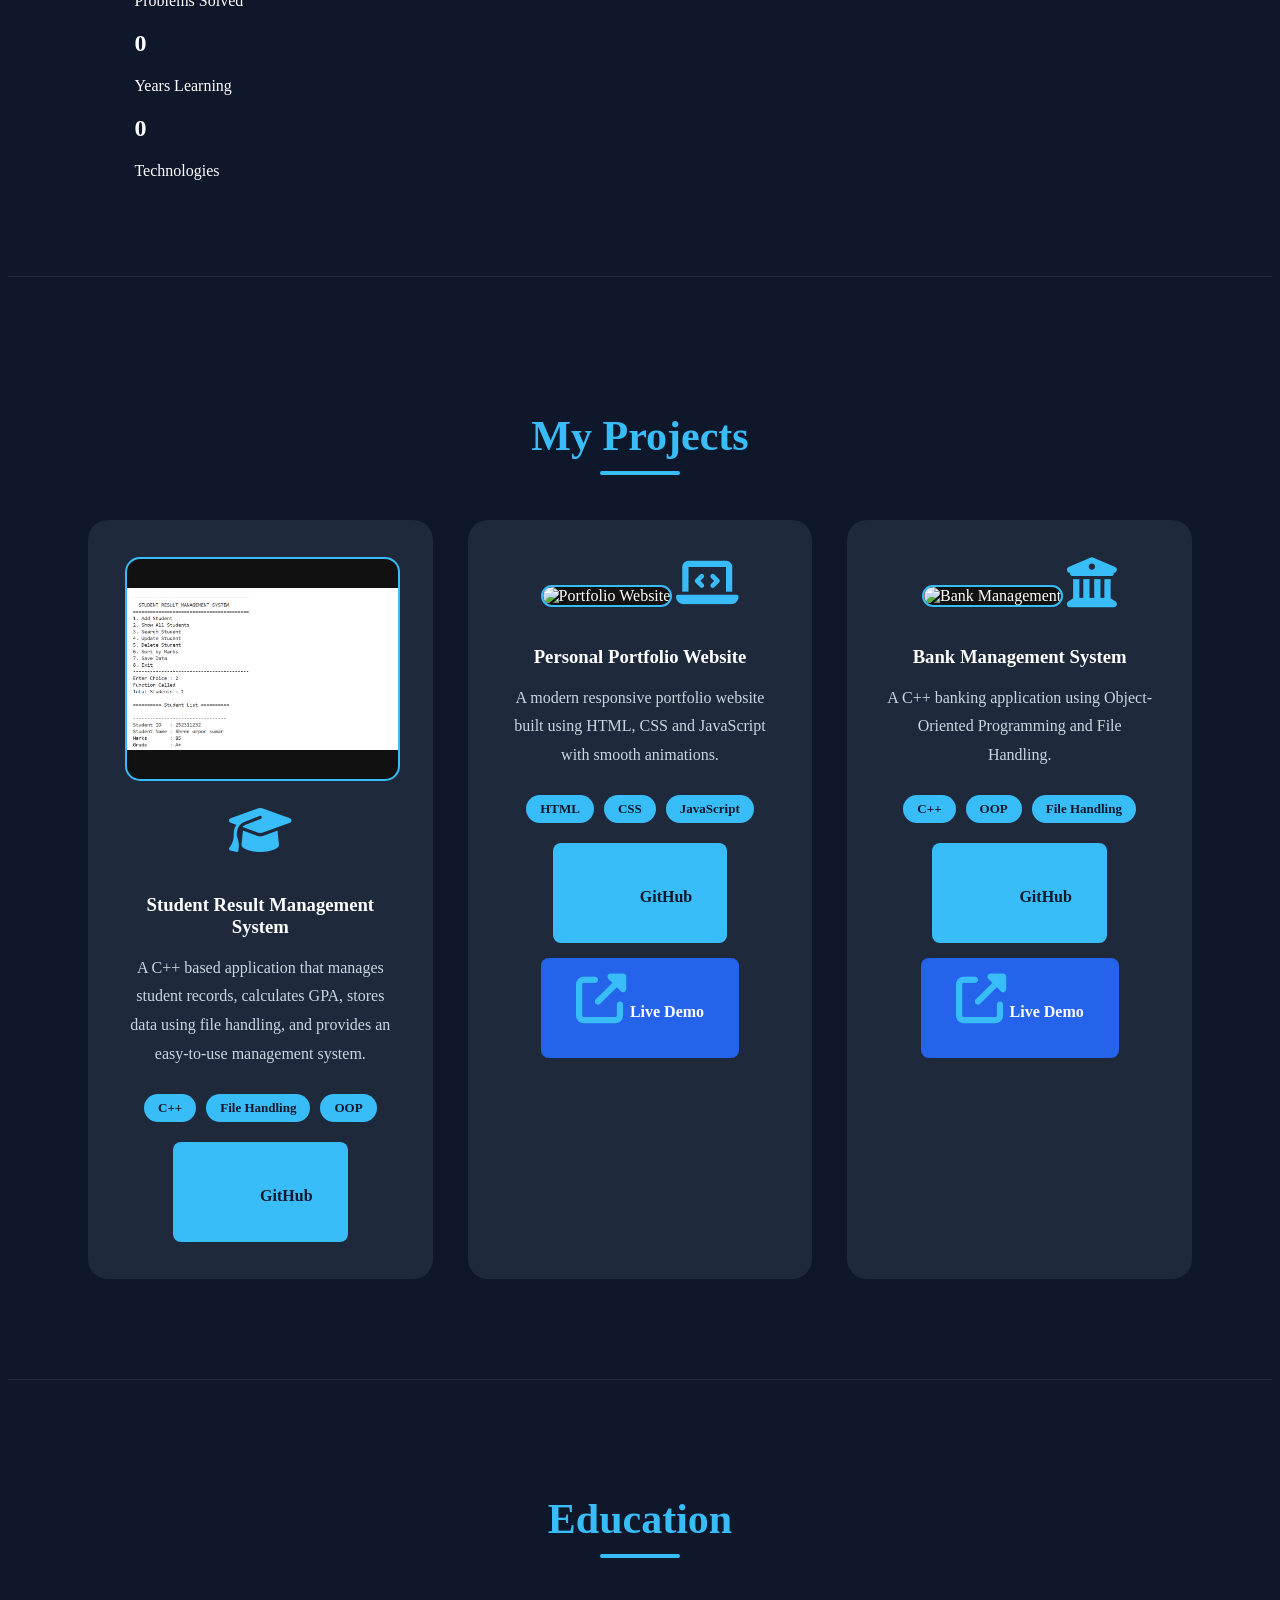
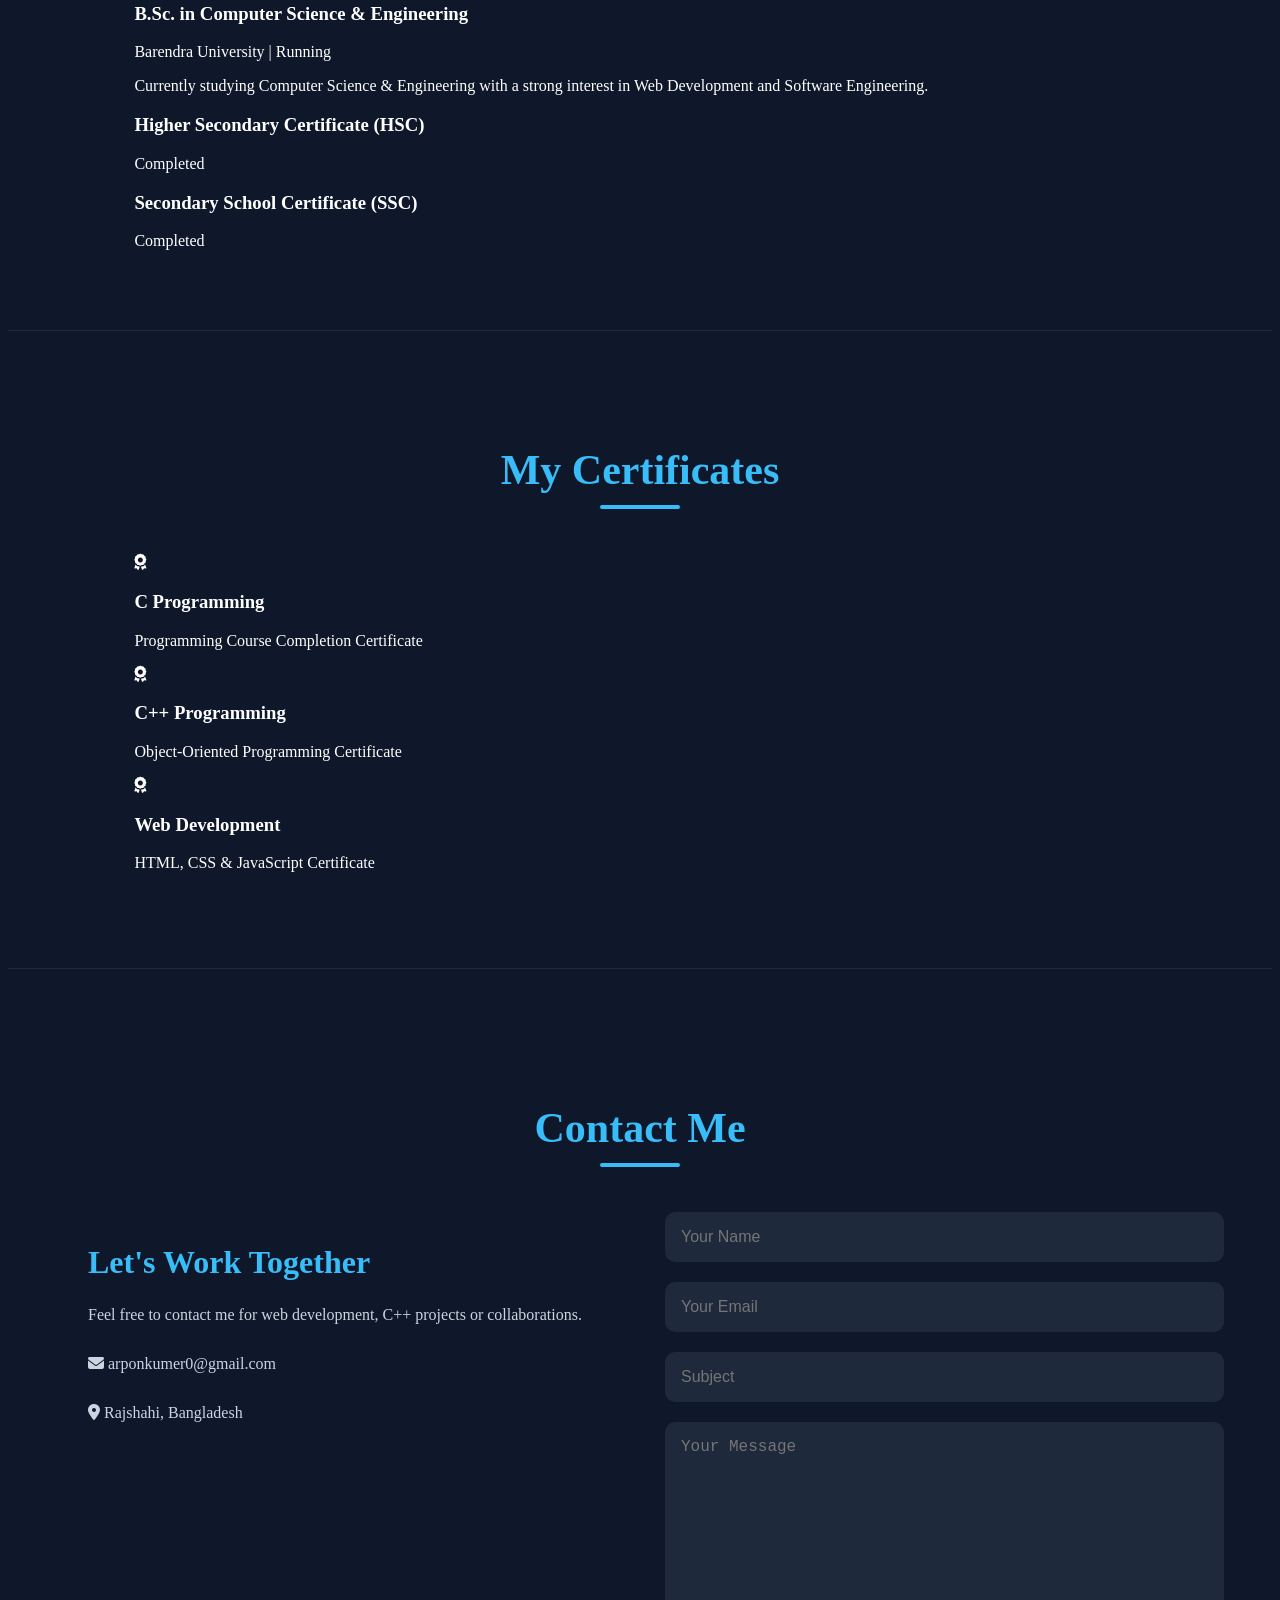
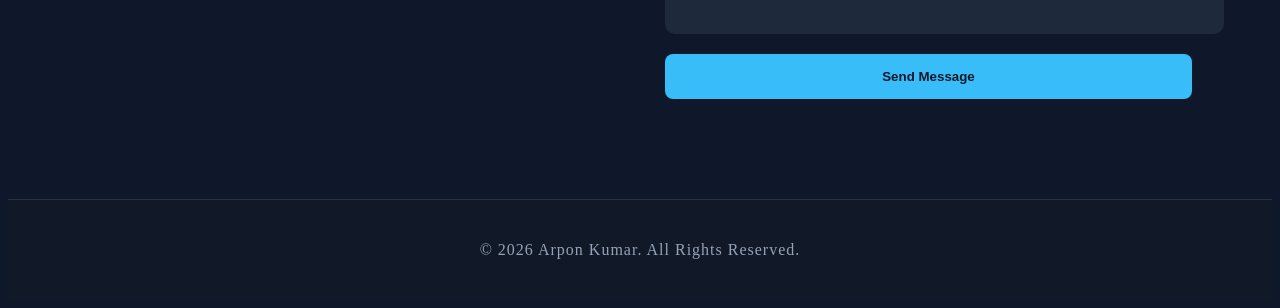
==== commit f9d761a2: "Update portfolio with new sections, responsive improvements and EmailJS features" ====
--- a/index.html
+++ b/index.html
@@ -51,20 +51,13 @@
 
     <ul class="nav-links">
 
-    <li><a href="#home">Home</a></li>
-
-    <li><a href="#about">About</a></li>
-
-    <li><a href="#skills">Skills</a></li>
-
-    <li><a href="#projects">Projects</a></li>
-
-    <li><a href="#education">Education</a></li>
-
-    <li><a href="#certificates">Certificates</a></li>
-
-    <li><a href="#contact">Contact</a></li>
-
+   <li><a href="#home">Home</a></li>
+<li><a href="#about">About</a></li>
+   <li><a href="#skills">Skills</a></li>
+<li><a href="#services">Services</a></li>
+<li><a href="#projects">Projects</a></li>
+<li><a href="#education">Education</a></li>
+<li><a href="#contact">Contact</a></li>
 </ul>
 
     <div class="menu-btn">
@@ -93,7 +86,7 @@
 
             <a href="#projects" class="btn">View Projects</a>
 
-            <div class="social-icons">
+            <div class="social-icons">  
 
                 <a href="https://github.com/ARPON2004-dot" target="_blank">
                     <i class="fab fa-github"></i>
@@ -194,6 +187,65 @@
         </div>
 
     </section>
+    <section class="services" id="services">
+
+    <h2 class="section-title">What I Do</h2>
+
+    <div class="services-container">
+
+        <div class="service-card">
+            <i class="fa-solid fa-code"></i>
+            <h3>Frontend Development</h3>
+            <p>
+                Build responsive and modern websites using
+                HTML, CSS and JavaScript.
+            </p>
+        </div>
+
+        <div class="service-card">
+            <i class="fa-solid fa-laptop-code"></i>
+            <h3>C++ Programming</h3>
+            <p>
+                Strong knowledge of OOP, File Handling,
+                Data Structures and Problem Solving.
+            </p>
+        </div>
+
+        <div class="service-card">
+            <i class="fa-solid fa-palette"></i>
+            <h3>UI Design</h3>
+            <p>
+                Design clean, user-friendly and responsive
+                web interfaces.
+            </p>
+        </div>
+
+    </div>
+
+</section>
+<section class="stats">
+
+    <div class="stat-box">
+        <h2 class="counter" data-target="15">0</h2>
+        <p>Projects Completed</p>
+    </div>
+
+    <div class="stat-box">
+        <h2 class="counter" data-target="100">0</h2>
+        <p>Problems Solved</p>
+    </div>
+
+    <div class="stat-box">
+        <h2 class="counter" data-target="1">0</h2>
+        <p>Years Learning</p>
+    </div>
+
+    <div class="stat-box">
+        <h2 class="counter" data-target="4">0</h2>
+        <p>Technologies</p>
+    </div>
+
+</section>
   
 <!-- ===== Projects Section ===== -->
 
@@ -311,34 +363,41 @@
 
 </section>
 <!-- ===== Education Section ===== -->
-
-<section class="education hidden" id="education">
+<section class="timeline" id="education">
 
     <h2 class="section-title">Education</h2>
 
-    <div class="education-container">
-
-        <div class="education-card">
-
-            <i class="fas fa-graduation-cap"></i>
-
+    <div class="timeline-item">
+        <div class="timeline-dot"></div>
+
+        <div class="timeline-content">
             <h3>B.Sc. in Computer Science & Engineering</h3>
-
-            <h4>varendra University</h4>
-
-            <p>
-                Currently pursuing a Bachelor of Science in
-                Computer Science & Engineering with a strong
-                interest in Web Development, C++ Programming,
-                and Software Engineering.
-            </p>
-
-            <span class="edu-year">
-                2025 - Present
-            </span>
-
-        </div>
-
+            <span>Barendra University | Running</span>
+
+            <p>
+                Currently studying Computer Science &
+                Engineering with a strong interest in
+                Web Development and Software Engineering.
+            </p>
+        </div>
+    </div>
+
+    <div class="timeline-item">
+        <div class="timeline-dot"></div>
+
+        <div class="timeline-content">
+            <h3>Higher Secondary Certificate (HSC)</h3>
+            <span>Completed</span>
+        </div>
+    </div>
+
+    <div class="timeline-item">
+        <div class="timeline-dot"></div>
+
+        <div class="timeline-content">
+            <h3>Secondary School Certificate (SSC)</h3>
+            <span>Completed</span>
+        </div>
     </div>
 
 </section>
--- a/style.css
+++ b/style.css
@@ -64,15 +64,13 @@
 .nav-links{
     display:flex;
     align-items:center;
-    justify-content:flex-end;
+    justify-content:flex-start; /* আগে flex-end ছিল */
 
     flex:1;
-
     list-style:none;
 
-    gap:12px;
-
-    margin-left:35px;
+    gap:10px;
+    margin-left:15px;
 }
 
 .nav-links li{
@@ -915,4 +913,85 @@
         grid-template-columns:1fr;
     }
 
+}
+/* ===== Hero Responsive ===== */
+
+@media (max-width: 992px){
+
+    .hero{
+        flex-direction: column-reverse;
+        justify-content: center;
+        text-align: center;
+        gap: 50px;
+        padding: 130px 30px 70px;
+    }
+
+    .hero-text{
+        max-width: 100%;
+    }
+
+    .hero-text h1{
+        font-size: 48px;
+    }
+
+    .hero-text h2,
+    .typing{
+        font-size: 26px;
+    }
+
+    .hero-image img{
+        width: 320px;
+        height: 320px;
+    }
+
+    .social-icons{
+        justify-content: center;
+    }
+
+}
+
+@media (max-width:768px){
+
+    .hero{
+        padding:120px 20px 60px;
+        gap:35px;
+    }
+
+    .hero-text h1{
+        font-size:38px;
+        line-height:1.3;
+    }
+
+    .hero-text h2,
+    .typing{
+        font-size:22px;
+    }
+
+    .hero-image img{
+        width:260px;
+        height:260px;
+    }
+
+}
+
+@media (max-width:480px){
+
+    .hero{
+        padding:110px 15px 50px;
+    }
+
+    .hero-text h1{
+        font-size:30px;
+    }
+
+    .hero-text h2,
+    .typing{
+        font-size:18px;
+    }
+
+    .hero-image img{
+        width:210px;
+        height:210px;
+    }
+
 }
